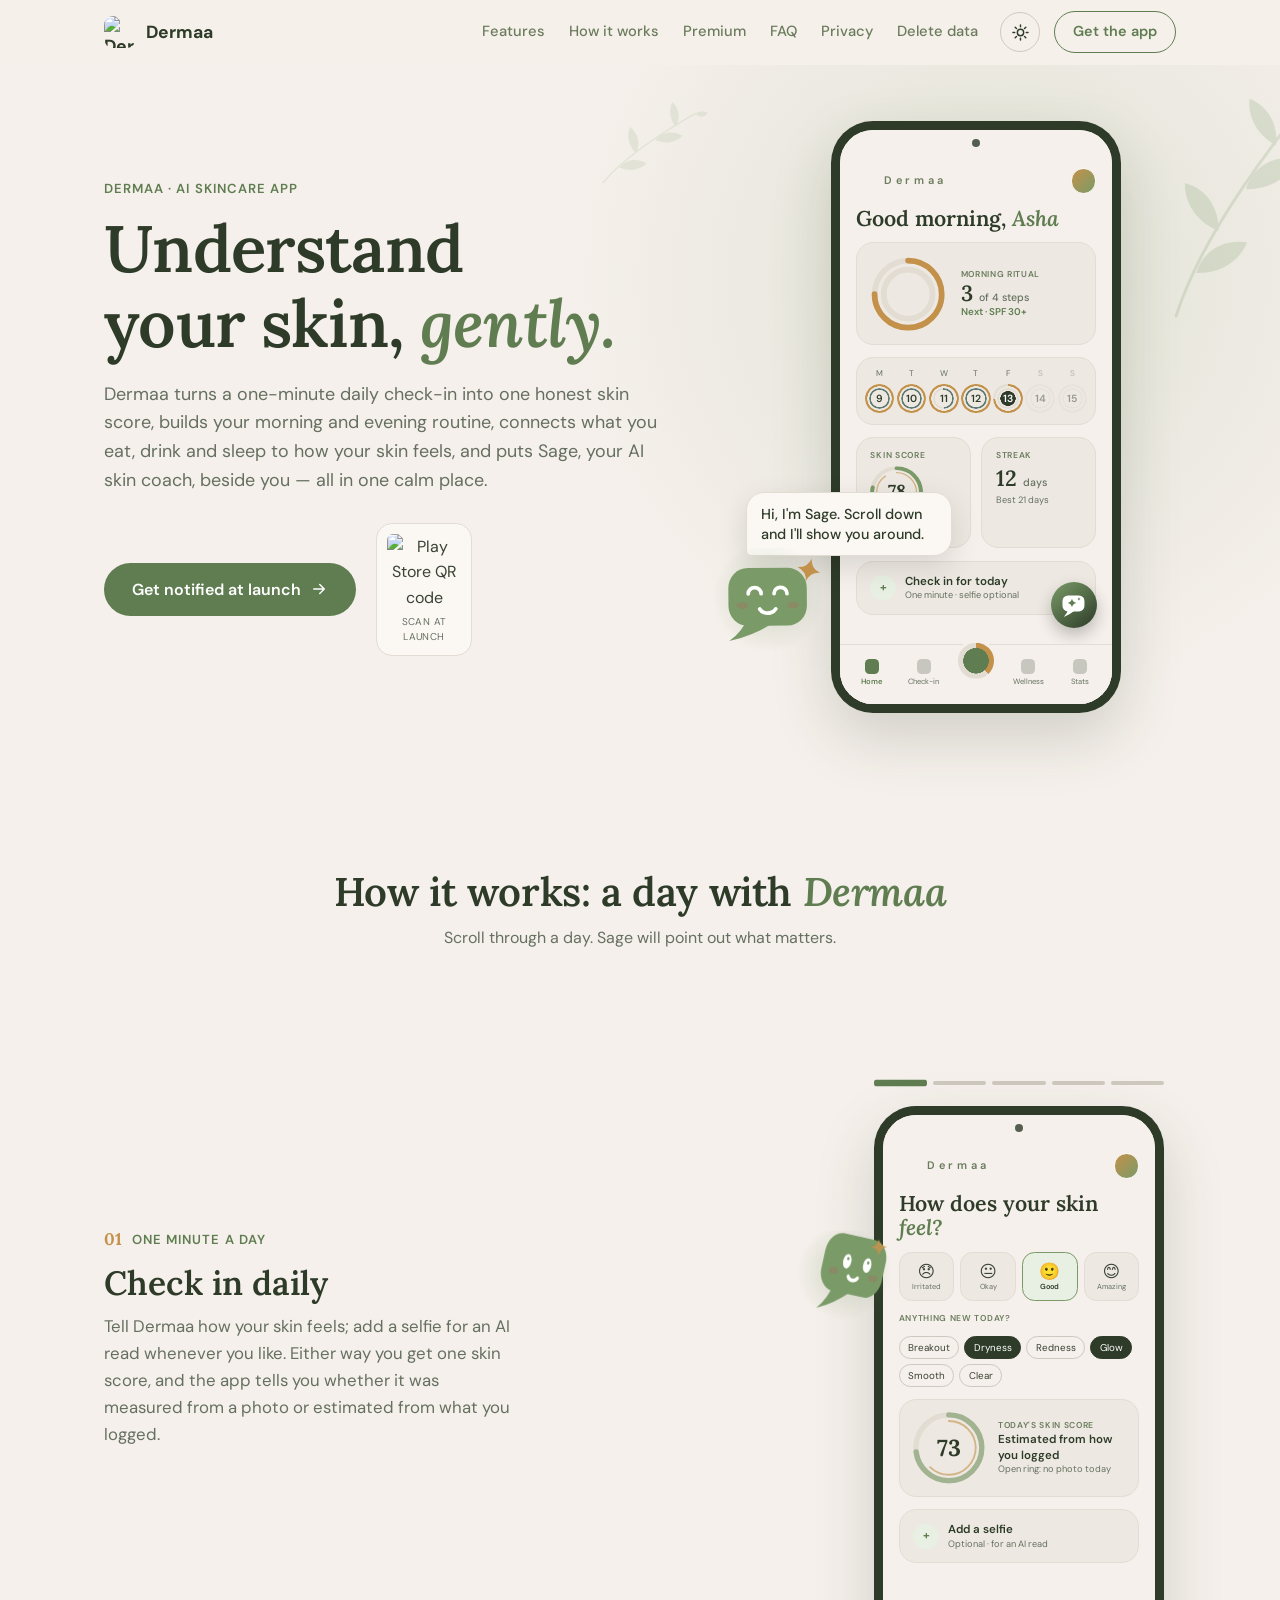
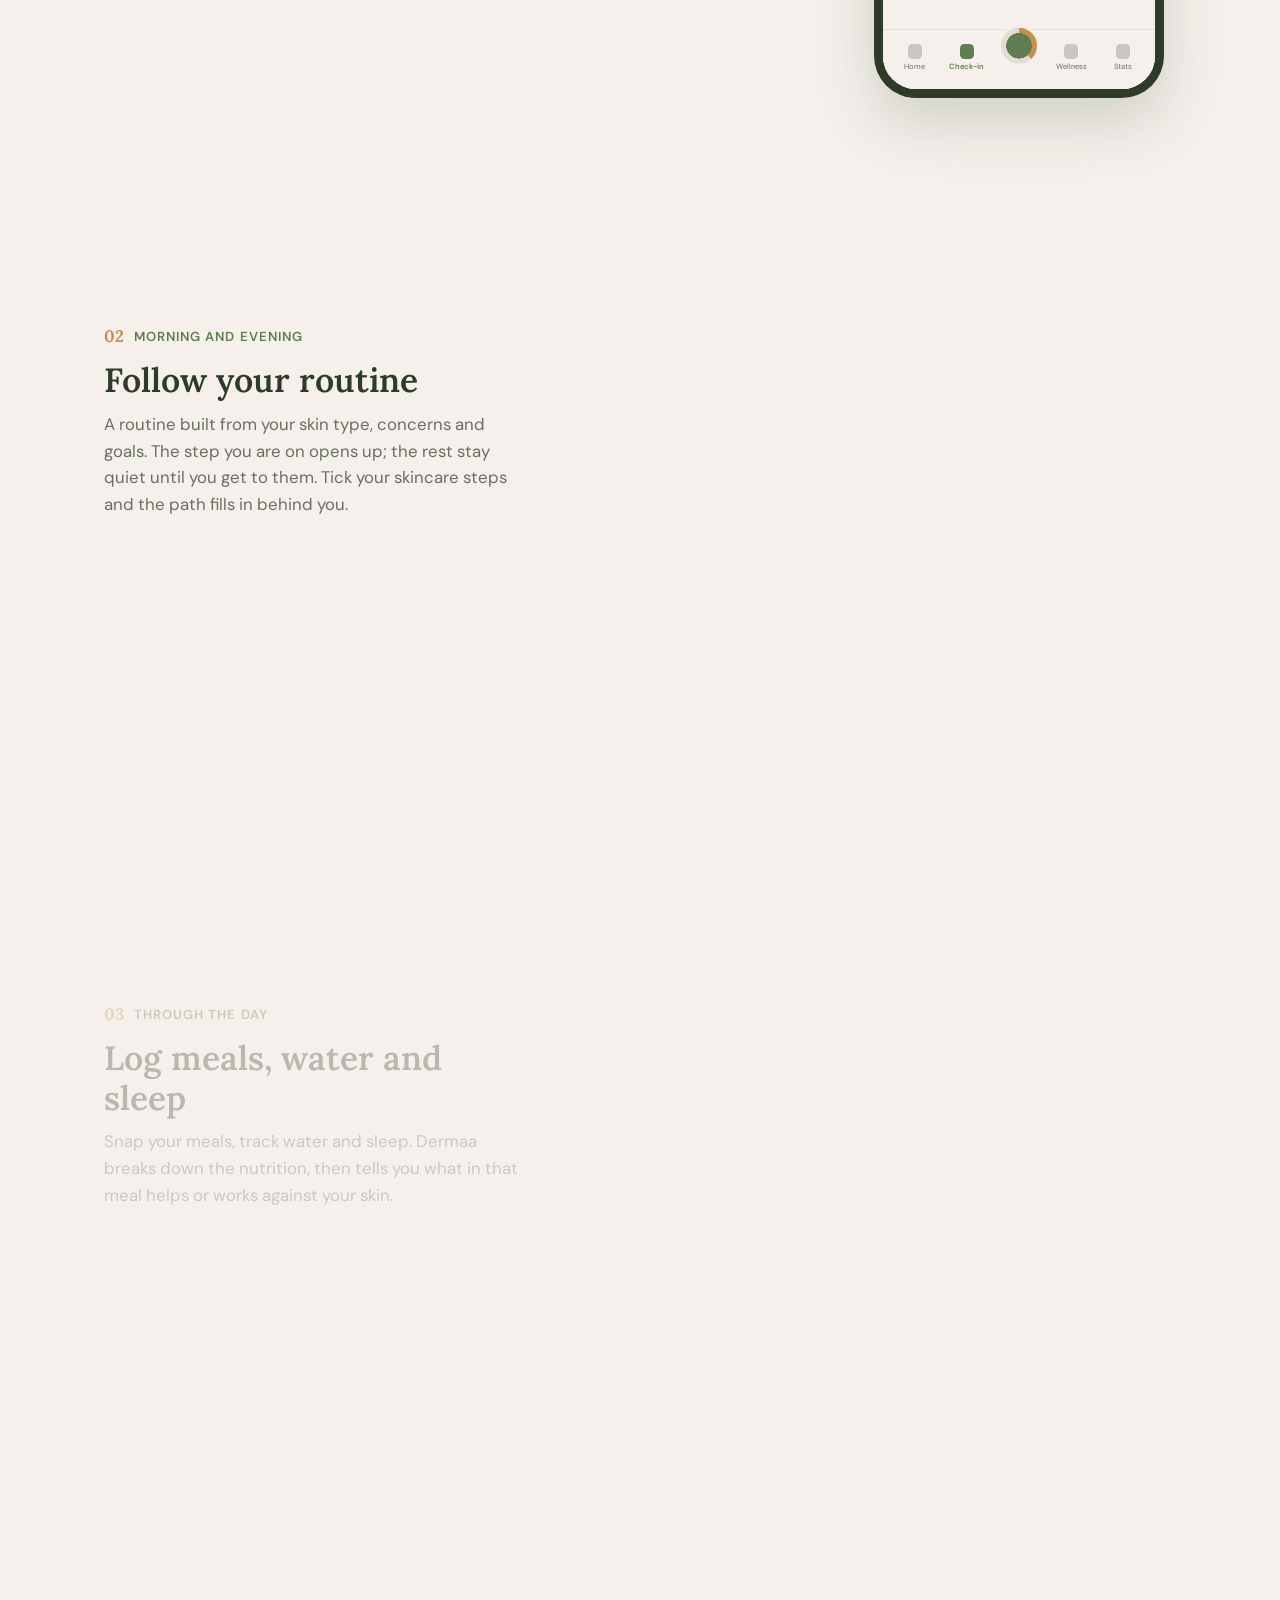
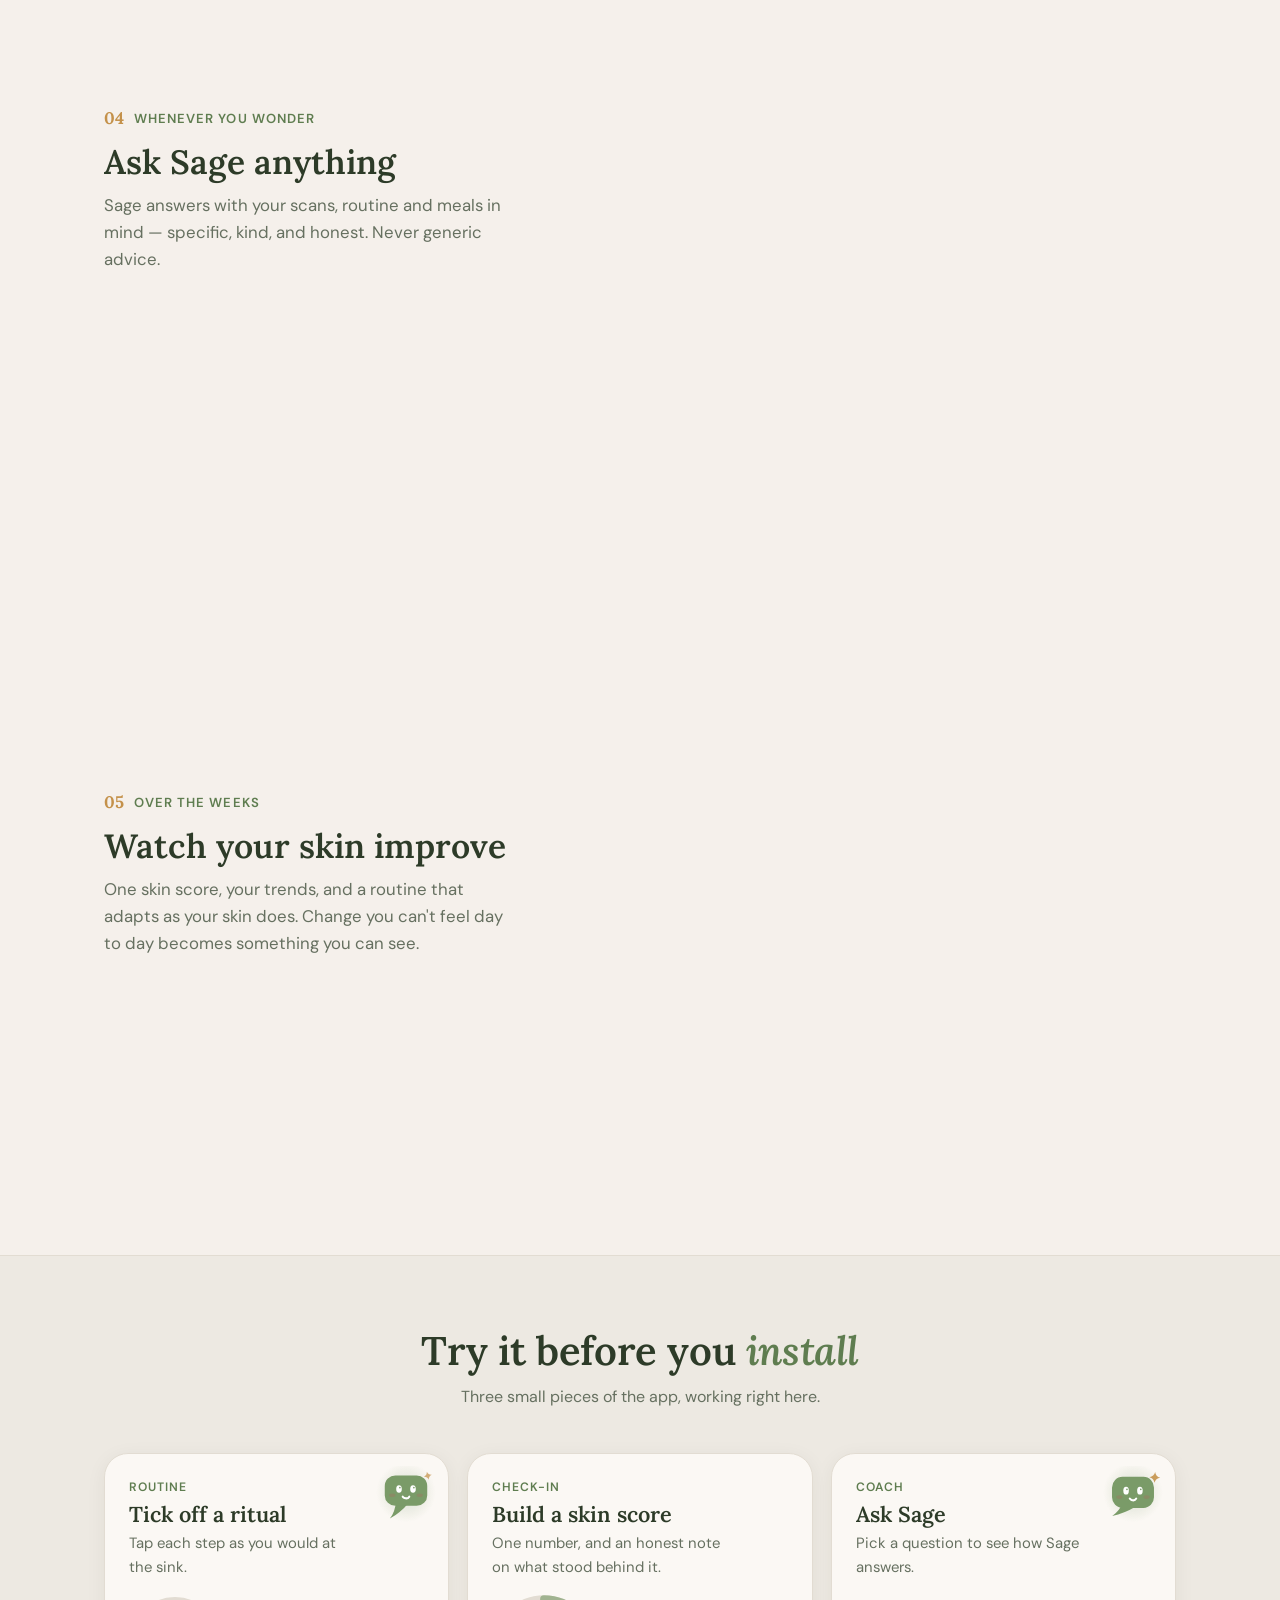
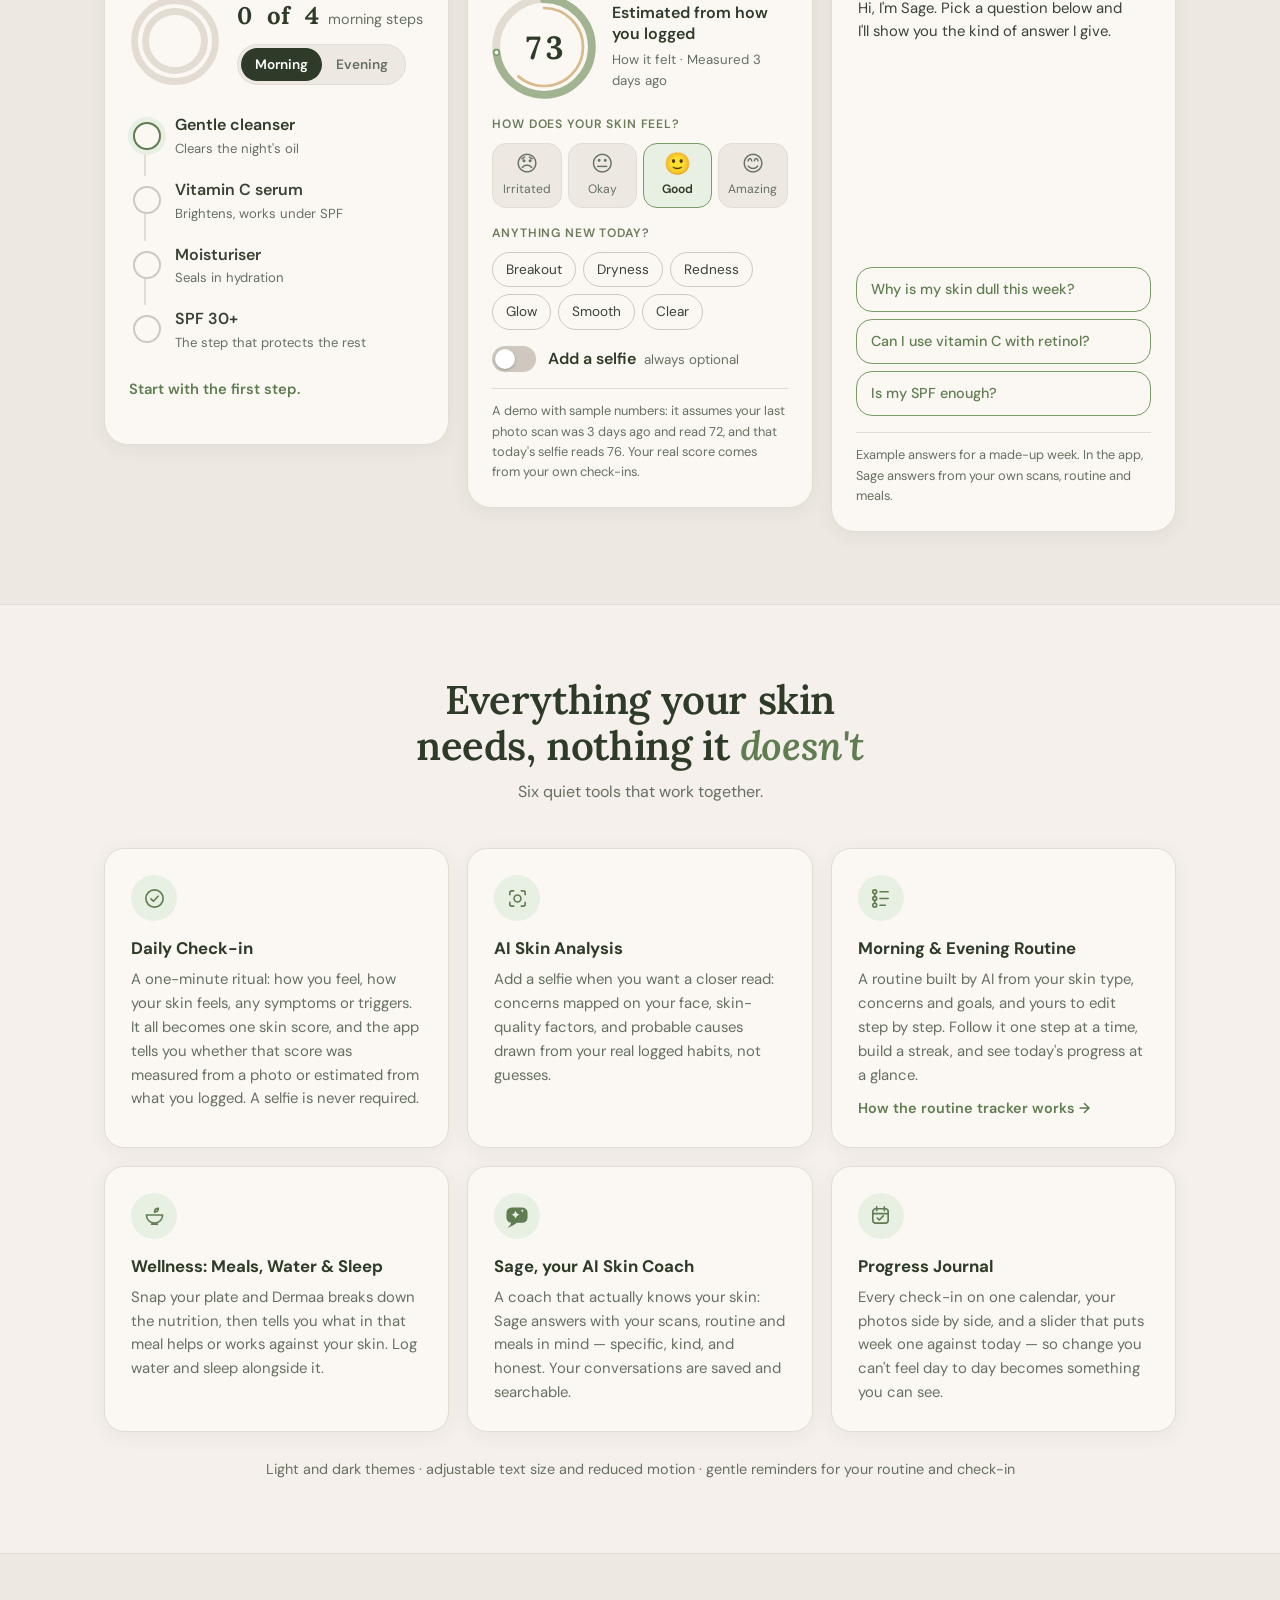
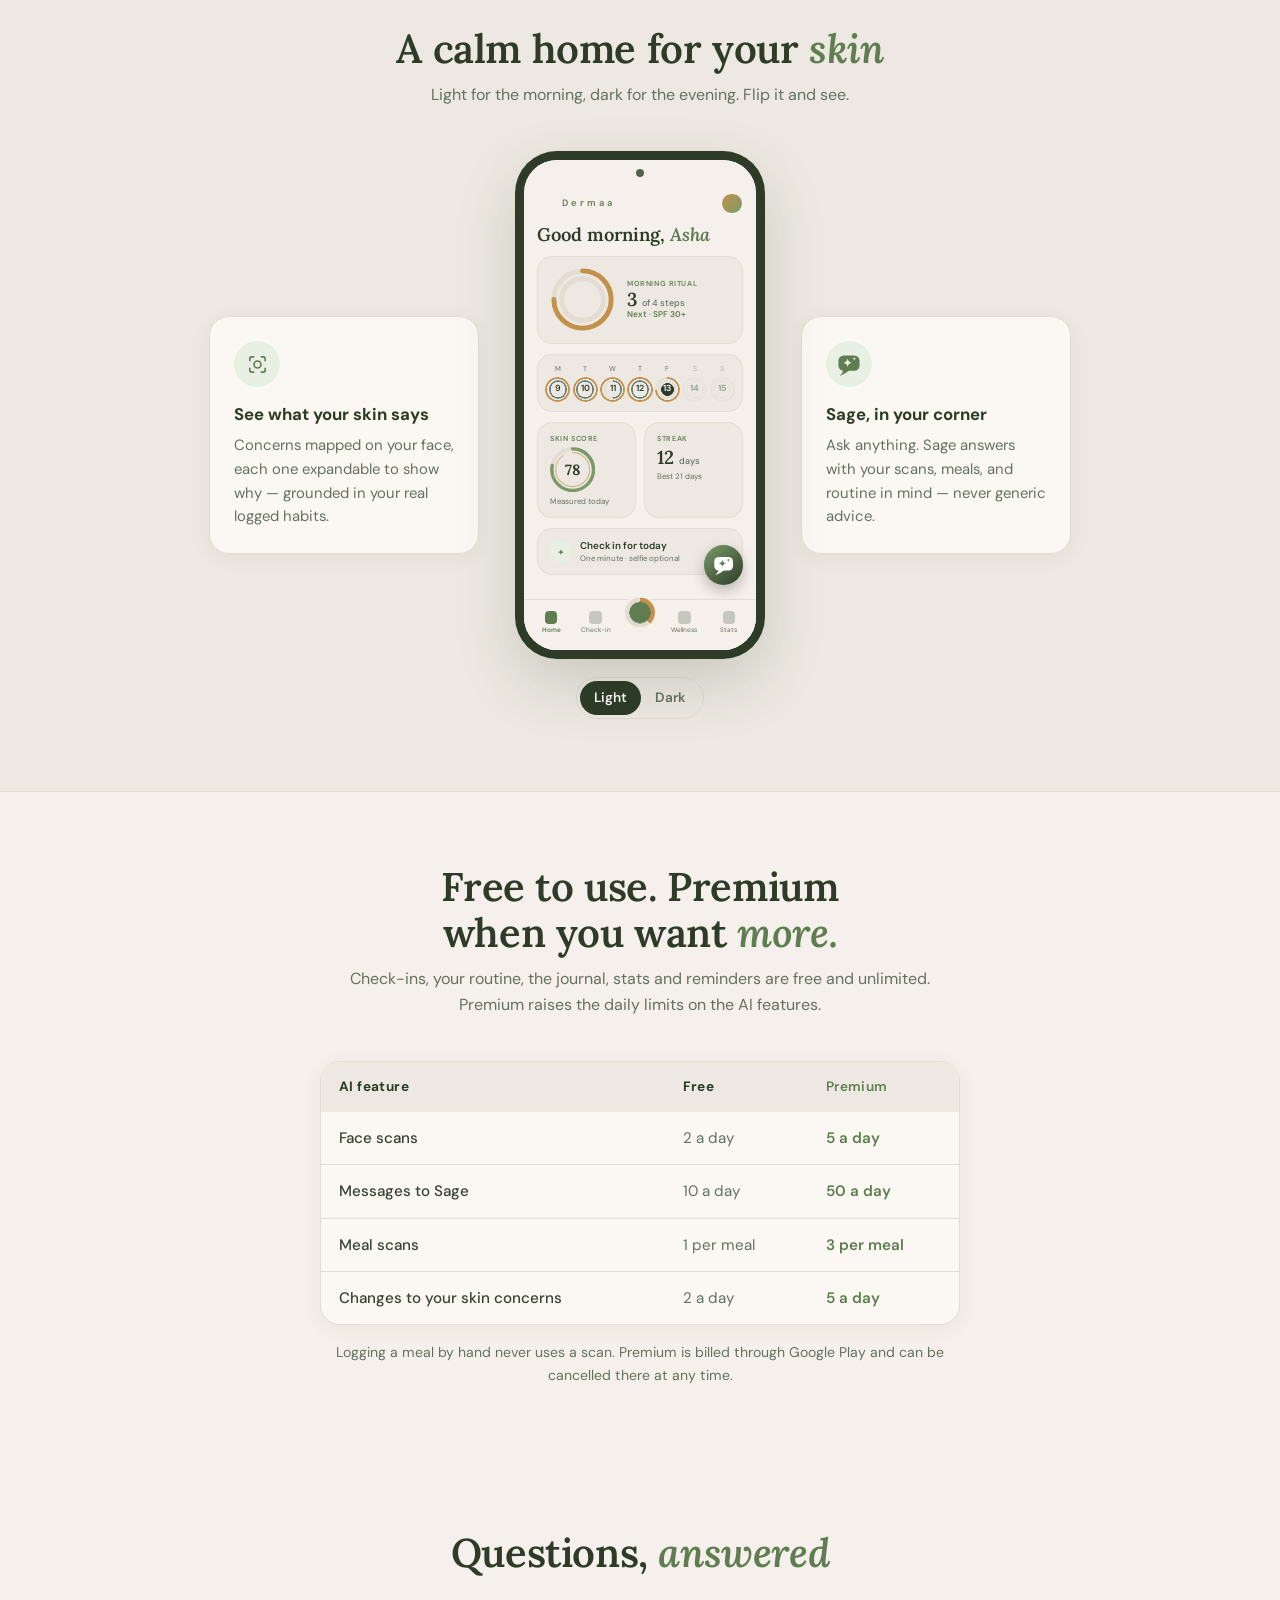
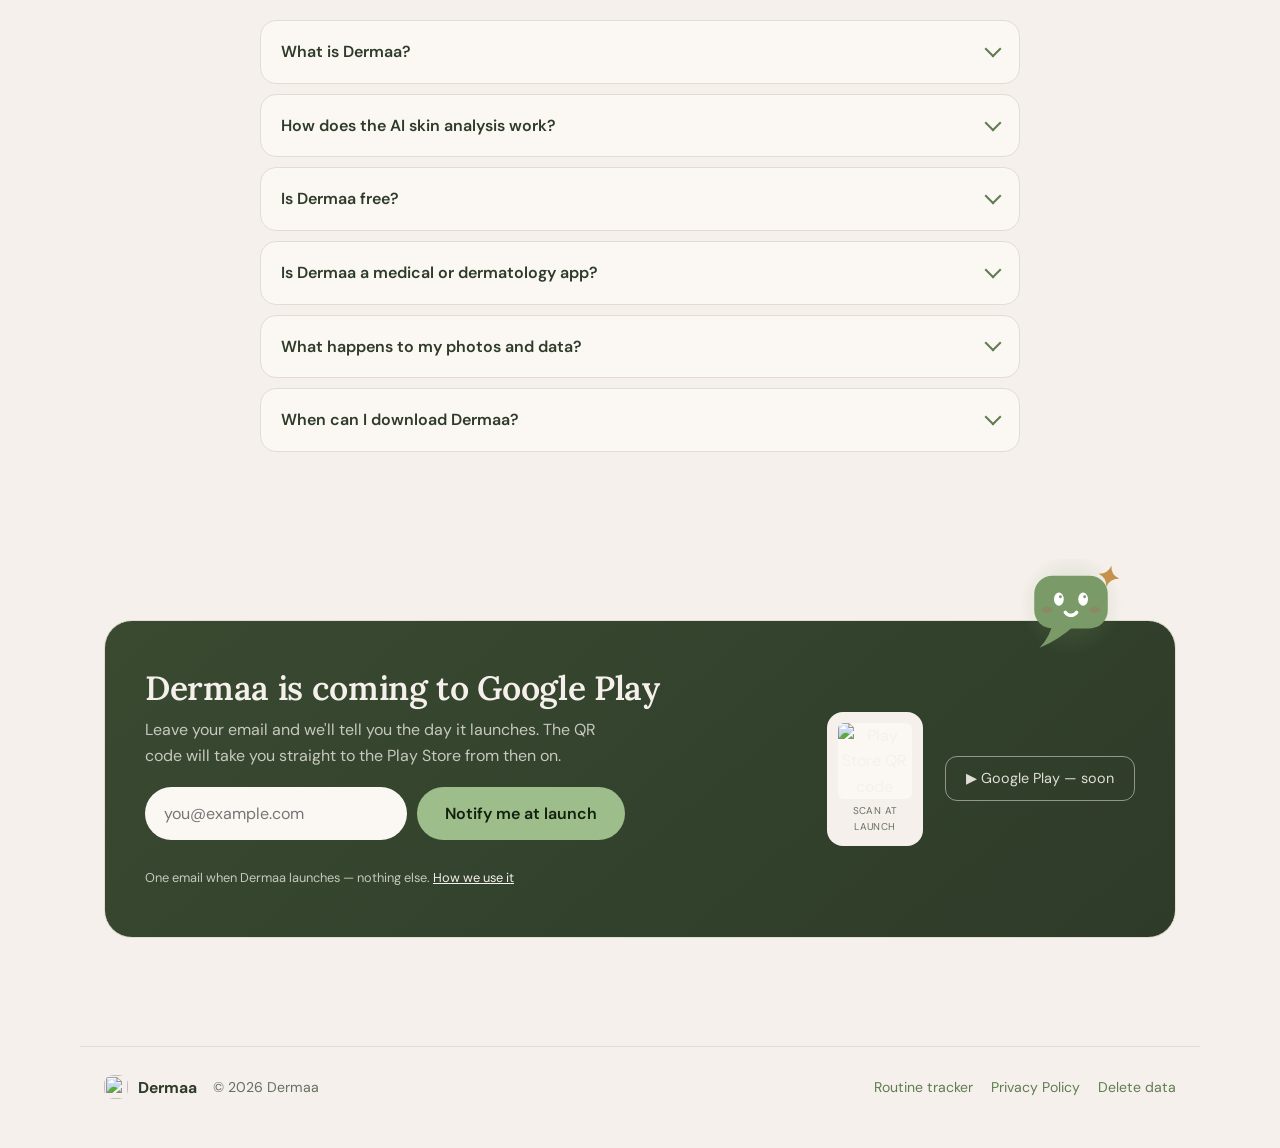
==== index.html @ 4b812422 "Redesign the site: Sage-guided tour, live app mockups, try-it demos, dark theme The homepage now beh" ====
<!DOCTYPE html>
<html lang="en">
<head>
  <meta charset="UTF-8" />
  <meta name="viewport" content="width=device-width, initial-scale=1.0" />
  <title>Dermaa: AI Skin Analysis &amp; Skincare Routine Tracker</title>
  <meta name="description" content="Dermaa is an AI skincare app: a daily skin check-in with one skin score, AI skin analysis from a selfie, your morning and evening routine, and Sage, an AI skin coach." />
  <meta property="og:site_name" content="Dermaa" />
  <meta property="og:title" content="Dermaa: AI Skin Analysis &amp; Skincare Routine Tracker" />
  <meta property="og:description" content="A daily skin check-in, AI skin analysis, your morning and evening routine, wellness tracking and Sage, your AI skin coach — in one calm app." />
  <meta property="og:type" content="website" />
  <meta property="og:url" content="https://dermaa.app/" />
  <meta property="og:image" content="https://dermaa.app/assets/shot_dashboard.png" />
  <link rel="canonical" href="https://dermaa.app/" />
  <meta name="twitter:card" content="summary_large_image" />
  <meta name="color-scheme" content="light dark" />
  <meta name="theme-color" content="#F5F0EB" />
  <!-- Sets the theme before first paint (no flash). Kept inline on purpose. -->
  <script>
  (function(){var d=document.documentElement,t=null;try{t=localStorage.getItem('dermaa_theme')}catch(e){}
  if(t!=='light'&&t!=='dark')t=window.matchMedia&&matchMedia('(prefers-color-scheme: dark)').matches?'dark':'light';
  d.setAttribute('data-theme',t);d.className+=' js';
  if((window.matchMedia&&matchMedia('(prefers-reduced-motion: reduce)').matches)||/[?&]motion=off/.test(location.search))d.className+=' reduce';
  setTimeout(function(){if(!window.__dermaaReady)d.className=d.className.replace(' js','')},4000);})();
  </script>
  <link rel="icon" type="image/png" sizes="48x48" href="assets/favicon-48.png" />
  <link rel="icon" type="image/png" sizes="192x192" href="assets/icon-192.png" />
  <link rel="apple-touch-icon" href="assets/apple-touch-icon.png" />
  <script type="application/ld+json">
  {
    "@context": "https://schema.org",
    "@graph": [
      {
        "@type": "WebSite",
        "@id": "https://dermaa.app/#website",
        "name": "Dermaa",
        "alternateName": ["Dermaa app", "Dermaa skincare"],
        "url": "https://dermaa.app/"
      },
      {
        "@type": "Organization",
        "@id": "https://dermaa.app/#org",
        "name": "Dermaa",
        "url": "https://dermaa.app/",
        "logo": "https://dermaa.app/assets/app_icon.png",
        "email": "reckad007@gmail.com"
      },
      {
        "@type": "MobileApplication",
        "name": "Dermaa",
        "url": "https://dermaa.app/",
        "operatingSystem": "Android",
        "applicationCategory": "HealthApplication",
        "description": "AI skincare app: a daily skin check-in with one skin score, AI skin analysis from a selfie, a morning and evening skincare routine, meal, water and sleep tracking, and Sage, an AI skin coach.",
        "image": "https://dermaa.app/assets/shot_dashboard.png",
        "publisher": { "@id": "https://dermaa.app/#org" },
        "offers": { "@type": "Offer", "price": "0", "priceCurrency": "INR" }
      }
    ]
  }
  </script>
  <link rel="preconnect" href="https://fonts.googleapis.com" />
  <link rel="preconnect" href="https://fonts.gstatic.com" crossorigin />
  <link href="https://fonts.googleapis.com/css2?family=DM+Sans:wght@400;500;600;700&family=Lora:ital,wght@0,500;0,600;0,700;1,500;1,600&display=swap" rel="stylesheet" />
  <link rel="stylesheet" href="styles.css?v=8" />
  <link rel="stylesheet" href="assets/home.css?v=1" />
</head>
<body>

  <!-- Shared drawings: Sage's mark (same geometry as the app's CoachMark) and a leaf sprig. -->
  <svg width="0" height="0" style="position:absolute" aria-hidden="true" focusable="false">
    <symbol id="sage-mark" viewBox="0 0 100 100">
      <rect x="6" y="6" width="88" height="64" rx="22" />
      <path d="M30 58Q24 80 11 92Q35 83 55 66Z" />
      <path class="spark" d="M44 18.5Q46.8 33.2 61.5 36Q46.8 38.8 44 53.5Q41.2 38.8 26.5 36Q41.2 33.2 44 18.5Z" />
      <path class="spark" d="M72 13.2Q73.1 18.9 78.8 20Q73.1 21.1 72 26.8Q70.9 21.1 65.2 20Q70.9 18.9 72 13.2Z" />
    </symbol>
    <symbol id="sprig" viewBox="0 0 120 200">
      <path d="M22 196C30 150 52 96 100 14" fill="none" stroke="currentColor" stroke-width="2.4" stroke-linecap="round" />
      <path d="M33 160C52 158 66 146 70 130C50 130 36 142 33 160Z" />
      <path d="M46 124C28 120 16 106 14 90C32 92 44 106 46 124Z" />
      <path d="M63 88C82 86 96 74 100 58C80 58 66 70 63 88Z" />
      <path d="M82 50C66 44 56 30 56 16C72 20 82 34 82 50Z" />
      <path d="M100 14C104 6 112 2 118 2C118 10 112 16 100 14Z" />
    </symbol>
  </svg>

  <header class="nav">
    <div class="wrap nav-inner">
      <a class="brand" href="#"><img src="assets/app_icon.png" alt="Dermaa logo" />Dermaa</a>
      <nav class="nav-links" id="nav-links">
        <a href="#features">Features</a>
        <a href="#how">How it works</a>
        <a href="#premium">Premium</a>
        <a href="#faq">FAQ</a>
        <a href="privacy.html">Privacy</a>
        <a href="delete-account.html">Delete data</a>
      </nav>
      <button class="icon-btn theme-toggle" type="button" data-theme-toggle data-track="theme_toggle" aria-label="Switch to dark theme">
        <svg class="sun" viewBox="0 0 24 24" fill="none" stroke="currentColor" stroke-width="1.8" stroke-linecap="round" aria-hidden="true"><circle cx="12" cy="12" r="4" /><path d="M12 2.5v2.2M12 19.3v2.2M2.5 12h2.2M19.3 12h2.2M5.3 5.3l1.6 1.6M17.1 17.1l1.6 1.6M5.3 18.7l1.6-1.6M17.1 6.9l1.6-1.6" /></svg>
        <svg class="moon" viewBox="0 0 24 24" fill="none" stroke="currentColor" stroke-width="1.8" stroke-linecap="round" stroke-linejoin="round" aria-hidden="true"><path d="M20 14.5A8 8 0 1 1 9.5 4a6.4 6.4 0 0 0 10.5 10.5z" /></svg>
      </button>
      <a class="btn-outline" href="#download" data-track="nav_get_app">Get the app</a>
      <button class="icon-btn nav-menu" type="button" aria-label="Menu" aria-expanded="false" aria-controls="nav-links">
        <svg viewBox="0 0 24 24" fill="none" stroke="currentColor" stroke-width="1.8" stroke-linecap="round" aria-hidden="true"><path d="M4 7h16M4 12h16M4 17h16" /></svg>
      </button>
    </div>
  </header>

  <main>
    <!-- ───────────── Hero ───────────── -->
    <section class="hero">
      <div class="hero-leaves" aria-hidden="true">
        <svg class="leaf leaf-a"><use href="#sprig" /></svg>
        <svg class="leaf leaf-b"><use href="#sprig" /></svg>
        <svg class="leaf leaf-c"><use href="#sprig" /></svg>
      </div>
      <div class="wrap hero-grid">
        <div class="hero-copy">
          <p class="eyebrow" data-reveal>Dermaa · AI skincare app</p>
          <h1 data-reveal style="--i:1">Understand your skin, <em>gently.</em></h1>
          <p class="lead" data-reveal style="--i:2">
            Dermaa turns a one-minute daily check-in into one honest skin
            score, builds your morning and evening routine, connects what you
            eat, drink and sleep to how your skin feels, and puts Sage, your AI
            skin coach, beside you — all in one calm place.
          </p>
          <div class="hero-cta" data-reveal style="--i:3">
            <a class="btn" href="#download" data-track="hero_cta">Get notified at launch
              <svg viewBox="0 0 24 24" fill="none" stroke="currentColor" stroke-width="2" stroke-linecap="round" stroke-linejoin="round" aria-hidden="true"><path d="M5 12h14M13 6l6 6-6 6" /></svg>
            </a>
            <div class="qr-card" title="Play Store QR — added at launch">
              <!-- Placeholder — swap for the real Play Store QR at launch -->
              <img id="playstore-qr" src="assets/qr_placeholder.svg" alt="Play Store QR code placeholder" />
              <span>SCAN AT LAUNCH</span>
            </div>
          </div>
        </div>

        <div class="hero-stage">
          <div class="phone-float">
            <div class="phone" data-live aria-hidden="true">
              <div class="phone-screen">
                <!-- Home -->
                <div class="screen is-active" data-screen="home">
                  <div class="m-top"><span class="m-logo"></span><span class="m-word">Dermaa</span><span class="m-avatar"></span></div>
                  <p class="m-h">Good morning, <em>Asha</em></p>
                  <div class="m-card m-ritual">
                    <svg class="arcs" viewBox="0 0 100 100" style="--am:75;--pm:0"><circle class="t" cx="50" cy="50" r="44" /><circle class="t" cx="50" cy="50" r="32" /><circle class="a am" cx="50" cy="50" r="44" pathLength="100" /><circle class="a pm" cx="50" cy="50" r="32" pathLength="100" /></svg>
                    <div>
                      <p class="m-label">Morning ritual</p>
                      <p class="m-big">3 <span>of 4 steps</span></p>
                      <p class="m-next">Next · SPF 30+</p>
                    </div>
                  </div>
                  <div class="m-card m-week">
                    <span><i>M</i><b class="day" style="--am:100;--pm:100">9</b></span>
                    <span><i>T</i><b class="day" style="--am:100;--pm:100">10</b></span>
                    <span><i>W</i><b class="day" style="--am:100;--pm:50">11</b></span>
                    <span><i>T</i><b class="day" style="--am:100;--pm:100">12</b></span>
                    <span><i>F</i><b class="day sel" style="--am:75;--pm:0">13</b></span>
                    <span class="later"><i>S</i><b class="day" style="--am:0;--pm:0">14</b></span>
                    <span class="later"><i>S</i><b class="day" style="--am:0;--pm:0">15</b></span>
                  </div>
                  <div class="m-two">
                    <div class="m-card m-tile">
                      <p class="m-label">Skin score</p>
                      <div class="m-dial"><svg class="dial" viewBox="0 0 100 100" style="--v:78;--c:90"><circle class="t" cx="50" cy="50" r="46" /><circle class="p" cx="50" cy="50" r="46" pathLength="100" /><circle class="c" cx="50" cy="50" r="37.5" pathLength="100" /></svg><b>78</b></div>
                      <p class="m-cap">Measured today</p>
                    </div>
                    <div class="m-card m-tile">
                      <p class="m-label">Streak</p>
                      <p class="m-big m-streak">12 <span>days</span></p>
                      <p class="m-cap">Best 21 days</p>
                    </div>
                  </div>
                  <div class="m-card m-row"><span class="m-plus">+</span><div><p class="m-strong">Check in for today</p><p class="m-cap">One minute · selfie optional</p></div></div>
                  <span class="m-fab"><svg viewBox="0 0 100 100"><use href="#sage-mark" /></svg></span>
                  <div class="m-nav"><span class="on"><i></i>Home</span><span><i></i>Check-in</span><span class="m-node"><b style="--v:38"></b></span><span><i></i>Wellness</span><span><i></i>Stats</span></div>
                </div>
              </div>
            </div>
          </div>
          <div class="sage-spot" aria-hidden="true">
            <p class="sage-bubble">Hi, I'm Sage. Scroll down and I'll show you around.</p>
            <canvas data-sage data-size="112" data-pose="wave" data-follow id="hero-sage"></canvas>
          </div>
        </div>
      </div>
    </section>

    <!-- ───────────── A day with Dermaa (How it works) ───────────── -->
    <section id="how" class="tour">
      <div class="wrap">
        <div class="section-head" data-reveal>
          <h2>How it works: a day with <em>Dermaa</em></h2>
          <p>Scroll through a day. Sage will point out what matters.</p>
        </div>
        <div class="tour-grid">
          <div class="tour-stage">
            <div class="tour-bars">
              <button type="button" data-goto="0" data-track="tour_bar" aria-label="Go to: Check in daily"><i></i></button>
              <button type="button" data-goto="1" data-track="tour_bar" aria-label="Go to: Follow your routine"><i></i></button>
              <button type="button" data-goto="2" data-track="tour_bar" aria-label="Go to: Log meals, water and sleep"><i></i></button>
              <button type="button" data-goto="3" data-track="tour_bar" aria-label="Go to: Ask Sage anything"><i></i></button>
              <button type="button" data-goto="4" data-track="tour_bar" aria-label="Go to: Watch your skin improve"><i></i></button>
            </div>
            <div class="tour-phone" aria-hidden="true">
              <div class="phone" data-live>
                <div class="phone-screen">

                  <!-- Check-in -->
                  <div class="screen is-active" data-screen="checkin">
                    <div class="m-top"><span class="m-logo"></span><span class="m-word">Dermaa</span><span class="m-avatar"></span></div>
                    <p class="m-h">How does your skin <em>feel?</em></p>
                    <div class="m-moods"><span>😞<small>Irritated</small></span><span>😐<small>Okay</small></span><span class="on">🙂<small>Good</small></span><span>😊<small>Amazing</small></span></div>
                    <p class="m-label">Anything new today?</p>
                    <div class="m-chips"><span>Breakout</span><span class="on">Dryness</span><span>Redness</span><span class="on">Glow</span><span>Smooth</span><span>Clear</span></div>
                    <div class="m-card m-scorecard">
                      <div class="m-dial lg"><svg class="dial est" viewBox="0 0 100 100" style="--v:73;--c:62"><circle class="t" cx="50" cy="50" r="46" /><circle class="p" cx="50" cy="50" r="46" pathLength="100" /><circle class="c" cx="50" cy="50" r="37.5" pathLength="100" /></svg><b>73</b></div>
                      <div>
                        <p class="m-label">Today's skin score</p>
                        <p class="m-strong">Estimated from how you logged</p>
                        <p class="m-cap">Open ring: no photo today</p>
                      </div>
                    </div>
                    <div class="m-card m-row"><span class="m-plus">+</span><div><p class="m-strong">Add a selfie</p><p class="m-cap">Optional · for an AI read</p></div></div>
                    <div class="m-nav"><span><i></i>Home</span><span class="on"><i></i>Check-in</span><span class="m-node"><b style="--v:38"></b></span><span><i></i>Wellness</span><span><i></i>Stats</span></div>
                  </div>

                  <!-- Routine -->
                  <div class="screen" data-screen="routine">
                    <div class="m-top"><span class="m-logo"></span><span class="m-word">Dermaa</span><span class="m-avatar"></span></div>
                    <p class="m-h">Your morning <em>ritual</em></p>
                    <div class="m-card m-week">
                      <span><i>M</i><b class="day" style="--am:100;--pm:100">9</b></span>
                      <span><i>T</i><b class="day" style="--am:100;--pm:100">10</b></span>
                      <span><i>W</i><b class="day" style="--am:100;--pm:50">11</b></span>
                      <span><i>T</i><b class="day" style="--am:100;--pm:100">12</b></span>
                      <span><i>F</i><b class="day sel" style="--am:50;--pm:0">13</b></span>
                      <span class="later"><i>S</i><b class="day" style="--am:0;--pm:0">14</b></span>
                      <span class="later"><i>S</i><b class="day" style="--am:0;--pm:0">15</b></span>
                    </div>
                    <ol class="m-path">
                      <li class="done"><b></b><span>Gentle cleanser</span></li>
                      <li class="done"><b></b><span>Vitamin C serum</span></li>
                      <li class="now"><b></b><div class="m-focus"><span>Moisturiser</span><small>Seals in hydration · 1 min</small><u>Mark done</u></div></li>
                      <li><b></b><span>SPF 30+</span></li>
                    </ol>
                    <div class="m-card m-row m-streakrow"><span class="m-plus">12</span><div><p class="m-strong">12-day streak</p><p class="m-cap">2 days to your next milestone</p></div></div>
                    <div class="m-nav"><span><i></i>Home</span><span><i></i>Check-in</span><span class="m-node on"><b style="--v:25"></b></span><span><i></i>Wellness</span><span><i></i>Stats</span></div>
                  </div>

                  <!-- Wellness -->
                  <div class="screen" data-screen="wellness">
                    <div class="m-top"><span class="m-logo"></span><span class="m-word">Dermaa</span><span class="m-avatar"></span></div>
                    <p class="m-h">Today's <em>wellness</em></p>
                    <div class="m-card m-meal">
                      <p class="m-label">Lunch · scanned</p>
                      <p class="m-strong">Dal, rice, cucumber salad</p>
                      <div class="m-chips sm"><span class="on">Zinc</span><span class="on">Fibre</span><span class="on">Vitamin C</span></div>
                      <p class="m-cap">Works for your skin: lentils and salad bring zinc and vitamin C.</p>
                    </div>
                    <div class="m-two">
                      <div class="m-card m-tile">
                        <p class="m-label">Water</p>
                        <p class="m-big">1,500 <span>ml</span></p>
                        <i class="m-bar" style="--v:60"></i>
                      </div>
                      <div class="m-card m-tile">
                        <p class="m-label">Sleep</p>
                        <p class="m-big">7<span>h</span> 20<span>m</span></p>
                        <i class="m-bar teal" style="--v:88"></i>
                      </div>
                    </div>
                    <div class="m-card m-row"><span class="m-plus">+</span><p class="m-strong">Log dinner</p></div>
                    <div class="m-nav"><span><i></i>Home</span><span><i></i>Check-in</span><span class="m-node"><b style="--v:100"></b></span><span class="on"><i></i>Wellness</span><span><i></i>Stats</span></div>
                  </div>

                  <!-- Sage -->
                  <div class="screen" data-screen="sage">
                    <div class="m-top"><span class="m-mark"><svg viewBox="0 0 100 100"><use href="#sage-mark" /></svg></span><span class="m-word">Sage</span><span class="m-avatar"></span></div>
                    <p class="m-bubble">Why is my chin breaking out?</p>
                    <div class="m-answer">
                      <p>Your scans show it flaring after short nights. You slept under 6 hours on four of the last seven.</p>
                      <p>Your evening routine was done 3 of 7 days. I'd start there before changing products.</p>
                    </div>
                    <div class="m-chips sm follow"><span>What should I change tonight?</span><span>Could it be my diet?</span></div>
                    <div class="m-input">Ask Sage…<b></b></div>
                  </div>

                  <!-- Journal -->
                  <div class="screen" data-screen="journal">
                    <div class="m-top"><span class="m-logo"></span><span class="m-word">Dermaa</span><span class="m-avatar"></span></div>
                    <p class="m-h">Your <em>journal</em></p>
                    <div class="m-card m-trend">
                      <p class="m-label">Skin score · 4 weeks</p>
                      <svg viewBox="0 0 200 70"><polyline class="trend" pathLength="100" points="6,56 34,50 62,53 90,40 118,36 146,26 174,22 194,14" /></svg>
                      <div class="m-legend"><span><i class="f"></i>Photo</span><span><i class="o"></i>Estimated</span></div>
                    </div>
                    <div class="m-card m-cal">
                      <i class="f"></i><i class="o"></i><i class="o"></i><i class="f"></i><i></i><i class="o"></i><i class="f"></i>
                      <i class="o"></i><i class="f"></i><i class="o"></i><i class="o"></i><i class="f"></i><i class="o"></i><i></i>
                      <i class="f"></i><i class="o"></i><i class="f"></i><i class="o"></i><i class="o"></i><i class="f"></i><i class="o"></i>
                      <i class="o"></i><i class="f"></i><i class="o"></i><i class="f"></i><i class="f"></i><i></i><i></i>
                    </div>
                    <div class="m-card m-compare"><span><small>Week 1</small><b>61</b></span><i></i><span><small>Today</small><b>78</b></span></div>
                    <div class="m-nav"><span><i></i>Home</span><span class="on"><i></i>Check-in</span><span class="m-node"><b style="--v:100"></b></span><span><i></i>Wellness</span><span><i></i>Stats</span></div>
                  </div>

                </div>
              </div>
              <div class="tour-sage">
                <p class="tour-bubble"><span class="typed"></span><span class="untyped"></span></p>
                <canvas data-sage data-size="96" id="tour-sage"></canvas>
              </div>
            </div>
          </div>

          <ol class="tour-chapters">
            <li class="chapter is-active" data-say="I turn how your skin feels into one honest score.">
              <span class="chapter-kicker"><b>01</b> One minute a day</span>
              <h3>Check in daily</h3>
              <p>Tell Dermaa how your skin feels; add a selfie for an AI read
              whenever you like. Either way you get one skin score, and the app
              tells you whether it was measured from a photo or estimated from
              what you logged.</p>
            </li>
            <li class="chapter" data-say="One step at a time. I'll keep your place.">
              <span class="chapter-kicker"><b>02</b> Morning and evening</span>
              <h3>Follow your routine</h3>
              <p>A routine built from your skin type, concerns and goals. The
              step you are on opens up; the rest stay quiet until you get to
              them. Tick your skincare steps and the path fills in behind you.</p>
            </li>
            <li class="chapter" data-say="What you eat, drink and sleep shows up on your skin.">
              <span class="chapter-kicker"><b>03</b> Through the day</span>
              <h3>Log meals, water and sleep</h3>
              <p>Snap your meals, track water and sleep. Dermaa breaks down the
              nutrition, then tells you what in that meal helps or works
              against your skin.</p>
            </li>
            <li class="chapter" data-say="That's me! Ask me anything about your skin.">
              <span class="chapter-kicker"><b>04</b> Whenever you wonder</span>
              <h3>Ask Sage anything</h3>
              <p>Sage answers with your scans, routine and meals in mind —
              specific, kind, and honest. Never generic advice.</p>
            </li>
            <li class="chapter" data-say="Week one against today. This is the good part.">
              <span class="chapter-kicker"><b>05</b> Over the weeks</span>
              <h3>Watch your skin improve</h3>
              <p>One skin score, your trends, and a routine that adapts as your
              skin does. Change you can't feel day to day becomes something you
              can see.</p>
            </li>
          </ol>
        </div>
      </div>
    </section>

    <!-- ───────────── Try it ───────────── -->
    <section id="try" class="try">
      <div class="wrap">
        <div class="section-head" data-reveal>
          <h2>Try it before you <em>install</em></h2>
          <p>Three small pieces of the app, working right here.</p>
        </div>
        <div class="demos">

          <!-- Routine -->
          <article class="demo" data-demo="routine" data-reveal>
            <header>
              <p class="demo-kicker">Routine</p>
              <h3>Tick off a ritual</h3>
              <p>Tap each step as you would at the sink.</p>
            </header>
            <div class="demo-top">
              <svg class="arcs demo-arcs" viewBox="0 0 100 100" style="--am:0;--pm:0" aria-hidden="true"><circle class="t" cx="50" cy="50" r="44" /><circle class="t" cx="50" cy="50" r="32" /><circle class="a am" cx="50" cy="50" r="44" pathLength="100" /><circle class="a pm" cx="50" cy="50" r="32" pathLength="100" /></svg>
              <div class="demo-side">
                <p class="demo-count"><b data-count>0 of 4</b> <span data-period-label>morning steps</span></p>
                <div class="seg" role="group" aria-label="Which ritual">
                  <button type="button" class="on" aria-pressed="true" data-period="morning" data-track="demo_routine_period">Morning</button>
                  <button type="button" aria-pressed="false" data-period="evening" data-track="demo_routine_period">Evening</button>
                </div>
              </div>
              <canvas data-sage data-size="60" class="demo-sage" aria-hidden="true"></canvas>
            </div>
            <ol class="path" data-steps="morning">
              <li><button type="button" class="step" aria-pressed="false" data-track="demo_routine_step"><span class="node"></span><span class="step-text"><b>Gentle cleanser</b><small>Clears the night's oil</small></span></button></li>
              <li><button type="button" class="step" aria-pressed="false" data-track="demo_routine_step"><span class="node"></span><span class="step-text"><b>Vitamin C serum</b><small>Brightens, works under SPF</small></span></button></li>
              <li><button type="button" class="step" aria-pressed="false" data-track="demo_routine_step"><span class="node"></span><span class="step-text"><b>Moisturiser</b><small>Seals in hydration</small></span></button></li>
              <li><button type="button" class="step" aria-pressed="false" data-track="demo_routine_step"><span class="node"></span><span class="step-text"><b>SPF 30+</b><small>The step that protects the rest</small></span></button></li>
            </ol>
            <ol class="path" data-steps="evening" hidden>
              <li><button type="button" class="step" aria-pressed="false" data-track="demo_routine_step"><span class="node"></span><span class="step-text"><b>Oil cleanser</b><small>Lifts sunscreen and the day</small></span></button></li>
              <li><button type="button" class="step" aria-pressed="false" data-track="demo_routine_step"><span class="node"></span><span class="step-text"><b>Gentle cleanser</b><small>The second cleanse</small></span></button></li>
              <li><button type="button" class="step" aria-pressed="false" data-track="demo_routine_step"><span class="node"></span><span class="step-text"><b>Retinoid</b><small>Twice a week, building up</small></span></button></li>
              <li><button type="button" class="step" aria-pressed="false" data-track="demo_routine_step"><span class="node"></span><span class="step-text"><b>Night cream</b><small>Repairs while you sleep</small></span></button></li>
            </ol>
            <p class="demo-msg" data-msg role="status" aria-live="polite">Start with the first step.</p>
          </article>

          <!-- Skin score -->
          <article class="demo" data-demo="score" data-reveal style="--i:1">
            <header>
              <p class="demo-kicker">Check-in</p>
              <h3>Build a skin score</h3>
              <p>One number, and an honest note on what stood behind it.</p>
            </header>
            <div class="demo-top">
              <div class="dial-wrap">
                <svg class="dial demo-dial est" viewBox="0 0 100 100" style="--v:73;--c:61" aria-hidden="true"><circle class="t" cx="50" cy="50" r="46" /><circle class="p" cx="50" cy="50" r="46" pathLength="100" /><circle class="c" cx="50" cy="50" r="37.5" pathLength="100" /><circle class="cap" cx="44.2" cy="4.4" r="2.6" /></svg>
                <b class="dial-num" data-score>73</b>
              </div>
              <div class="demo-side" role="status" aria-live="polite">
                <p class="dial-basis" data-basis>Estimated from how you logged</p>
                <p class="dial-inputs" data-inputs>How it felt · Measured 3 days ago</p>
              </div>
            </div>
            <div class="field">
              <p class="field-label" id="mood-label">How does your skin feel?</p>
              <div class="moods" role="group" aria-labelledby="mood-label">
                <button type="button" aria-pressed="false" data-mood="irritated" data-track="demo_score_mood"><span aria-hidden="true">😞</span>Irritated</button>
                <button type="button" aria-pressed="false" data-mood="okay" data-track="demo_score_mood"><span aria-hidden="true">😐</span>Okay</button>
                <button type="button" aria-pressed="true" class="on" data-mood="good" data-track="demo_score_mood"><span aria-hidden="true">🙂</span>Good</button>
                <button type="button" aria-pressed="false" data-mood="amazing" data-track="demo_score_mood"><span aria-hidden="true">😊</span>Amazing</button>
              </div>
            </div>
            <div class="field">
              <p class="field-label" id="symptom-label">Anything new today?</p>
              <div class="chips" role="group" aria-labelledby="symptom-label">
                <button type="button" aria-pressed="false" data-symptom="Breakout" data-track="demo_score_symptom">Breakout</button>
                <button type="button" aria-pressed="false" data-symptom="Dryness" data-track="demo_score_symptom">Dryness</button>
                <button type="button" aria-pressed="false" data-symptom="Redness" data-track="demo_score_symptom">Redness</button>
                <button type="button" aria-pressed="false" data-symptom="Glow" data-track="demo_score_symptom">Glow</button>
                <button type="button" aria-pressed="false" data-symptom="Smooth" data-track="demo_score_symptom">Smooth</button>
                <button type="button" aria-pressed="false" data-symptom="Clear" data-track="demo_score_symptom">Clear</button>
              </div>
            </div>
            <label class="switch">
              <input type="checkbox" data-selfie data-track="demo_score_selfie" />
              <span class="switch-track" aria-hidden="true"></span>
              <span>Add a selfie <small>always optional</small></span>
            </label>
            <p class="demo-note">A demo with sample numbers: it assumes your last
            photo scan was 3 days ago and read 72, and that today's selfie reads
            76. Your real score comes from your own check-ins.</p>
          </article>

          <!-- Ask Sage -->
          <article class="demo" data-demo="ask" data-reveal style="--i:2">
            <header>
              <p class="demo-kicker">Coach</p>
              <h3>Ask Sage</h3>
              <p>Pick a question to see how Sage answers.</p>
            </header>
            <div class="chat">
              <div class="chat-log" data-log role="log" aria-live="polite">
                <div class="msg sage"><p>Hi, I'm Sage. Pick a question below and I'll show you the kind of answer I give.</p></div>
              </div>
              <canvas data-sage data-size="60" class="demo-sage" aria-hidden="true"></canvas>
            </div>
            <div class="chat-qs">
              <button type="button" data-q="0" data-track="demo_ask_question">Why is my skin dull this week?</button>
              <button type="button" data-q="1" data-track="demo_ask_question">Can I use vitamin C with retinol?</button>
              <button type="button" data-q="2" data-track="demo_ask_question">Is my SPF enough?</button>
            </div>
            <p class="demo-note">Example answers for a made-up week. In the app,
            Sage answers from your own scans, routine and meals.</p>
          </article>

        </div>
      </div>
    </section>

    <!-- ───────────── Features ───────────── -->
    <section id="features">
      <div class="wrap">
        <div class="section-head" data-reveal>
          <h2>Everything your skin needs, nothing it <em>doesn't</em></h2>
          <p>Six quiet tools that work together.</p>
        </div>
        <div class="features">
          <div class="feature" data-reveal>
            <div class="chip"><svg viewBox="0 0 24 24" fill="none" stroke="currentColor" stroke-width="1.7" stroke-linecap="round" stroke-linejoin="round" aria-hidden="true"><circle cx="12" cy="12" r="9" /><path d="M8.3 12.4l2.5 2.5 4.9-5.3" /></svg></div>
            <h3>Daily Check-in</h3>
            <p>A one-minute ritual: how you feel, how your skin feels, any
            symptoms or triggers. It all becomes one skin score, and the app
            tells you whether that score was measured from a photo or estimated
            from what you logged. A selfie is never required.</p>
          </div>
          <div class="feature" data-reveal style="--i:1">
            <div class="chip"><svg viewBox="0 0 24 24" fill="none" stroke="currentColor" stroke-width="1.7" stroke-linecap="round" stroke-linejoin="round" aria-hidden="true"><path d="M4 8V6a2 2 0 0 1 2-2h2M16 4h2a2 2 0 0 1 2 2v2M20 16v2a2 2 0 0 1-2 2h-2M8 20H6a2 2 0 0 1-2-2v-2" /><circle cx="12" cy="12" r="3.6" /></svg></div>
            <h3>AI Skin Analysis</h3>
            <p>Add a selfie when you want a closer read: concerns mapped on your
            face, skin-quality factors, and probable causes drawn from your real
            logged habits, not guesses.</p>
          </div>
          <div class="feature" data-reveal style="--i:2">
            <div class="chip"><svg viewBox="0 0 24 24" fill="none" stroke="currentColor" stroke-width="1.7" stroke-linecap="round" stroke-linejoin="round" aria-hidden="true"><circle cx="6" cy="5" r="2" /><circle cx="6" cy="12" r="2" /><circle cx="6" cy="19" r="2" /><path d="M6 7v3M6 14v3M11.5 5H20M11.5 12H20M11.5 19h5.5" /></svg></div>
            <h3>Morning &amp; Evening Routine</h3>
            <p>A routine built by AI from your skin type, concerns and goals,
            and yours to edit step by step. Follow it one step at a time, build
            a streak, and see today's progress at a glance.</p>
            <a class="feature-link" href="skincare-routine-tracker.html" data-track="routine_tracker_link">How the routine tracker works →</a>
          </div>
          <div class="feature" data-reveal>
            <div class="chip"><svg viewBox="0 0 24 24" fill="none" stroke="currentColor" stroke-width="1.7" stroke-linecap="round" stroke-linejoin="round" aria-hidden="true"><path d="M3.5 11.5h17a8.5 8.5 0 0 1-17 0z" /><path d="M12 8.5c0-2.3 1.7-4 4-4 0 2.3-1.7 4-4 4zM9 21h6" /></svg></div>
            <h3>Wellness: Meals, Water &amp; Sleep</h3>
            <p>Snap your plate and Dermaa breaks down the nutrition, then tells
            you what in that meal helps or works against your skin. Log water
            and sleep alongside it.</p>
          </div>
          <div class="feature" data-reveal style="--i:1">
            <div class="chip chip-mark"><svg viewBox="0 0 100 100" aria-hidden="true"><use href="#sage-mark" /></svg></div>
            <h3>Sage, your AI Skin Coach</h3>
            <p>A coach that actually knows your skin: Sage answers with your
            scans, routine and meals in mind — specific, kind, and honest. Your
            conversations are saved and searchable.</p>
          </div>
          <div class="feature" data-reveal style="--i:2">
            <div class="chip"><svg viewBox="0 0 24 24" fill="none" stroke="currentColor" stroke-width="1.7" stroke-linecap="round" stroke-linejoin="round" aria-hidden="true"><rect x="4" y="5" width="16" height="15" rx="3" /><path d="M4 10h16M8 3v4M16 3v4M8.6 14.6l2.1 2.1 4.2-4.3" /></svg></div>
            <h3>Progress Journal</h3>
            <p>Every check-in on one calendar, your photos side by side, and a
            slider that puts week one against today — so change you can't feel
            day to day becomes something you can see.</p>
          </div>
        </div>
        <p class="features-note" data-reveal>Light and dark themes · adjustable text size and
        reduced motion · gentle reminders for your routine and check-in</p>
      </div>
    </section>

    <!-- ───────────── A calm home (and the theme switch) ───────────── -->
    <section class="shots">
      <div class="wrap">
        <div class="section-head" data-reveal>
          <h2>A calm home for your <em>skin</em></h2>
          <p>Light for the morning, dark for the evening. Flip it and see.</p>
        </div>
        <div class="shots-row">
          <div class="shot-callout" data-reveal>
            <div class="chip"><svg viewBox="0 0 24 24" fill="none" stroke="currentColor" stroke-width="1.7" stroke-linecap="round" stroke-linejoin="round" aria-hidden="true"><path d="M4 8V6a2 2 0 0 1 2-2h2M16 4h2a2 2 0 0 1 2 2v2M20 16v2a2 2 0 0 1-2 2h-2M8 20H6a2 2 0 0 1-2-2v-2" /><circle cx="12" cy="12" r="3.6" /></svg></div>
            <h3>See what your skin says</h3>
            <p>Concerns mapped on your face, each one expandable to show why —
            grounded in your real logged habits.</p>
          </div>
          <div class="shots-center" data-reveal style="--i:1">
            <!-- Filled by home.js with a copy of the hero's Home screen. -->
            <div class="phone" data-live data-clone="home" aria-hidden="true"><div class="phone-screen"></div></div>
            <div class="seg theme-seg" role="group" aria-label="Site theme">
              <button type="button" data-theme-set="light" data-track="theme_set_light" aria-pressed="false">Light</button>
              <button type="button" data-theme-set="dark" data-track="theme_set_dark" aria-pressed="false">Dark</button>
            </div>
          </div>
          <div class="shot-callout" data-reveal style="--i:2">
            <div class="chip chip-mark"><svg viewBox="0 0 100 100" aria-hidden="true"><use href="#sage-mark" /></svg></div>
            <h3>Sage, in your corner</h3>
            <p>Ask anything. Sage answers with your scans, meals, and
            routine in mind — never generic advice.</p>
          </div>
        </div>

        <!-- Real screenshots: drop PNGs (1080×2400 works well) into
             assets/shots/ and uncomment this block. One .phone per image.
        <div class="real-shots">
          <div class="phone"><div class="phone-screen"><img src="assets/shots/home.png" alt="Dermaa Home screen" loading="lazy" /></div></div>
          <div class="phone"><div class="phone-screen"><img src="assets/shots/checkin.png" alt="Dermaa daily check-in" loading="lazy" /></div></div>
          <div class="phone"><div class="phone-screen"><img src="assets/shots/routine.png" alt="Dermaa routine" loading="lazy" /></div></div>
        </div>
        -->
      </div>
    </section>

    <!-- ───────────── Free & Premium ───────────── -->
    <section id="premium">
      <div class="wrap">
        <div class="section-head" data-reveal>
          <h2>Free to use. Premium when you want <em>more.</em></h2>
          <p>Check-ins, your routine, the journal, stats and reminders are free
          and unlimited. Premium raises the daily limits on the AI features.</p>
        </div>
        <div class="plans" data-reveal>
          <table>
            <thead>
              <tr><th scope="col">AI feature</th><th scope="col">Free</th><th scope="col">Premium</th></tr>
            </thead>
            <tbody>
              <tr><th scope="row">Face scans</th><td>2 a day</td><td>5 a day</td></tr>
              <tr><th scope="row">Messages to Sage</th><td>10 a day</td><td>50 a day</td></tr>
              <tr><th scope="row">Meal scans</th><td>1 per meal</td><td>3 per meal</td></tr>
              <tr><th scope="row">Changes to your skin concerns</th><td>2 a day</td><td>5 a day</td></tr>
            </tbody>
          </table>
          <p class="plans-note">Logging a meal by hand never uses a scan. Premium
          is billed through Google Play and can be cancelled there at any time.</p>
        </div>
      </div>
    </section>

    <!-- ───────────── FAQ ───────────── -->
    <section id="faq">
      <div class="wrap">
        <div class="section-head" data-reveal>
          <h2>Questions, <em>answered</em></h2>
        </div>
        <div class="faq" data-reveal>
          <details>
            <summary>What is Dermaa?</summary>
            <p>Dermaa is a skincare tracking app for Android. You check in once a
            day, follow a morning and evening routine built for your skin, log
            meals, water and sleep, and ask Sage, the AI skin coach, anything
            about your skin. It brings it all together into one skin score and
            a journal that shows how your skin changes over time.</p>
          </details>
          <details>
            <summary>How does the AI skin analysis work?</summary>
            <p>Take a selfie and Dermaa's AI maps the concerns it sees on your
            face, rates skin-quality factors, and suggests probable causes from
            what you have actually logged — your routine, meals, sleep and
            triggers. A selfie is always optional: a check-in without one still
            counts.</p>
          </details>
          <details>
            <summary>Is Dermaa free?</summary>
            <p>Yes. Check-ins, your routine, the journal, stats and reminders are
            free and unlimited. A Premium subscription raises the daily limits on
            the AI features — see <a href="#premium">Free &amp; Premium</a>.</p>
          </details>
          <details>
            <summary>Is Dermaa a medical or dermatology app?</summary>
            <p>No. Dermaa gives general skincare and wellness guidance. It does
            not diagnose conditions and does not replace a dermatologist — for
            anything that worries you, see a qualified professional.</p>
          </details>
          <details>
            <summary>What happens to my photos and data?</summary>
            <p>They are used only to run the features you see, never sold,
            never used for advertising and never used to train AI models. You
            can delete your account and everything in it from inside the app.
            Read the <a href="privacy.html">privacy policy</a>.</p>
          </details>
          <details>
            <summary>When can I download Dermaa?</summary>
            <p>Dermaa is coming soon to Google Play. This page will link straight
            to the Play Store on launch day.</p>
          </details>
        </div>
      </div>
    </section>

    <!-- ───────────── Download ───────────── -->
    <section id="download">
      <div class="wrap">
        <div class="download-band on-forest" data-reveal>
          <canvas data-sage data-size="104" data-follow class="band-sage" id="band-sage" aria-hidden="true"></canvas>
          <div>
            <h2>Dermaa is coming to Google Play</h2>
            <p>Leave your email and we'll tell you the day it launches. The QR
            code will take you straight to the Play Store from then on.</p>
            <form class="lead-form" data-lead-form novalidate>
              <label class="sr-only" for="lead-email">Email address</label>
              <div class="lead-row">
                <input id="lead-email" type="email" name="email" placeholder="you@example.com" autocomplete="email" required />
                <button type="submit" class="btn" data-track="lead_submit">Notify me at launch</button>
              </div>
              <input class="hp" type="text" name="company" tabindex="-1" autocomplete="off" aria-hidden="true" />
              <p class="lead-status" data-lead-status role="status" aria-live="polite"></p>
              <p class="lead-fine">One email when Dermaa launches — nothing else.
              <a href="privacy.html#website">How we use it</a></p>
            </form>
          </div>
          <div class="download-actions">
            <div class="qr-card on-dark">
              <img src="assets/qr_placeholder.svg" alt="Play Store QR code placeholder" />
              <span>SCAN AT LAUNCH</span>
            </div>
            <span class="play-badge">▶ Google Play — soon</span>
          </div>
        </div>
      </div>
    </section>
  </main>

  <footer>
    <div class="wrap footer-inner">
      <a class="brand" href="#"><img src="assets/app_icon.png" alt="" />Dermaa</a>
      <span>© 2026 Dermaa</span>
      <div class="footer-links">
        <a href="skincare-routine-tracker.html">Routine tracker</a>
        <a href="privacy.html">Privacy Policy</a>
        <a href="delete-account.html">Delete data</a>
      </div>
    </div>
  </footer>
  <script src="assets/track.js?v=2" defer></script>
  <script src="assets/site.js?v=1" defer></script>
  <script src="assets/sage.js?v=1" defer></script>
  <script src="assets/home.js?v=1" defer></script>
</body>
</html>
---- styles.css ----
/* Dermaa site — shared tokens and chrome for every page.
   The palettes mirror the app's DermaaColors (lib/theme/dermaa_colors.dart):
   "Warm Cream & Sage" in light, "Forest at night" in dark. Homepage-only
   styles live in assets/home.css. */

:root,
[data-theme="light"] {
  color-scheme: light;
  --bg: #F5F0EB;
  --surface: #EDE9E2;
  --surface-alt: #E8E3DB;
  --card: #FBF8F4;
  --ink: #2D3B28;
  --text: #3A4234;
  --text-soft: #667060;
  --label: #6B7C5C;
  --primary: #7A9B68;
  /* Plain sage on cream is ~2.6:1, so text and filled buttons use this. */
  --primary-strong: #5F7D50;
  --primary-hover: #4F6B42;
  --on-primary: #FFFFFF;
  --primary-container: #E8EFE3;
  --gold: #C4914A;
  --gold-container: #F5EBE0;
  --teal: #5F7A73;
  --rose: #B85C5C;
  --border: #E2DCD2;
  --border-strong: #CEC8BF;
  --forest: #2D3B28;
  --forest-2: #3A4A31;
  --on-forest: #F5F0EB;
  --on-forest-soft: rgba(245, 240, 235, 0.76);
  --nav-bg: rgba(245, 240, 235, 0.86);
  --shadow-soft: 0 4px 20px rgba(45, 59, 40, 0.06);
  --shadow-lift: 0 24px 60px rgba(45, 59, 40, 0.18);
  --bezel: #2D3B28;
  --face-ink: #FFFFFF;
  --radius: 20px;
}

[data-theme="dark"] {
  color-scheme: dark;
  --bg: #12140F;
  --surface: #191C15;
  --surface-alt: #22261E;
  --card: #191C15;
  --ink: #EDEAE3;
  --text: #D6D3CB;
  --text-soft: #A9A79E;
  --label: #93A886;
  --primary: #9DBE8A;
  --primary-strong: #9DBE8A;
  --primary-hover: #B4CFA3;
  --on-primary: #12200D;
  --primary-container: #1E2A18;
  --gold: #D8B06A;
  --gold-container: #2A2113;
  --teal: #7FA79D;
  --rose: #E8837F;
  --border: #2A2F25;
  --border-strong: #47503D;
  --forest: #1C2716;
  --forest-2: #2E4025;
  --on-forest: #EDEAE3;
  --on-forest-soft: rgba(237, 234, 227, 0.74);
  --nav-bg: rgba(18, 20, 15, 0.84);
  --shadow-soft: none;
  --shadow-lift: 0 24px 60px rgba(0, 0, 0, 0.5);
  --bezel: #0A0C08;
  --face-ink: #12200D;
}

/* Without JavaScript nothing sets data-theme, so follow the system here. */
@media (prefers-color-scheme: dark) {
  :root:not([data-theme]) {
    color-scheme: dark;
    --bg: #12140F;
    --surface: #191C15;
    --surface-alt: #22261E;
    --card: #191C15;
    --ink: #EDEAE3;
    --text: #D6D3CB;
    --text-soft: #A9A79E;
    --label: #93A886;
    --primary: #9DBE8A;
    --primary-strong: #9DBE8A;
    --primary-hover: #B4CFA3;
    --on-primary: #12200D;
    --primary-container: #1E2A18;
    --gold: #D8B06A;
    --gold-container: #2A2113;
    --teal: #7FA79D;
    --rose: #E8837F;
    --border: #2A2F25;
    --border-strong: #47503D;
    --forest: #1C2716;
    --forest-2: #2E4025;
    --on-forest: #EDEAE3;
    --on-forest-soft: rgba(237, 234, 227, 0.74);
    --nav-bg: rgba(18, 20, 15, 0.84);
    --shadow-soft: none;
    --shadow-lift: 0 24px 60px rgba(0, 0, 0, 0.5);
    --bezel: #0A0C08;
    --face-ink: #12200D;
  }
}

* { margin: 0; padding: 0; box-sizing: border-box; }

html { scroll-behavior: smooth; scroll-padding-top: 76px; }

html, body {
  /* No layout may ever widen the canvas on a phone — a single overflowing
     element makes mobile browsers zoom out to a "desktop" view. */
  overflow-x: clip;
  max-width: 100%;
}

body {
  font-family: 'DM Sans', system-ui, sans-serif;
  background: var(--bg);
  color: var(--text);
  line-height: 1.6;
  -webkit-font-smoothing: antialiased;
  -webkit-text-size-adjust: 100%;
  text-size-adjust: 100%;
  transition: background-color 0.35s ease, color 0.35s ease;
}

img, svg { max-width: 100%; height: auto; }

/* Upright Lora, as in the app. One word may lean: <em> inside a heading. */
h1, h2, h3.serif {
  font-family: 'Lora', Georgia, serif;
  font-weight: 600;
  color: var(--ink);
  line-height: 1.15;
  letter-spacing: -0.01em;
  text-wrap: balance;
}
h1 em, h2 em { font-style: italic; color: var(--primary-strong); }

a { color: var(--primary-strong); text-decoration: none; }
a:hover { text-decoration: underline; }

:focus-visible { outline: 2px solid var(--primary-strong); outline-offset: 3px; border-radius: 6px; }

.wrap { max-width: 1120px; margin: 0 auto; padding: 0 24px; }

.sr-only {
  position: absolute; width: 1px; height: 1px; padding: 0; margin: -1px;
  overflow: hidden; clip: rect(0, 0, 0, 0); white-space: nowrap; border: 0;
}

/* ── Nav ── */
.nav {
  position: sticky; top: 0; z-index: 50;
  background: var(--nav-bg);
  -webkit-backdrop-filter: blur(10px);
  backdrop-filter: blur(10px);
  border-bottom: 1px solid transparent;
  transition: border-color 0.25s ease, background-color 0.35s ease;
}
.nav.scrolled, html:not(.js) .nav { border-bottom-color: var(--border); }
.nav-inner { display: flex; align-items: center; gap: 14px; height: 64px; position: relative; }
.brand { display: flex; align-items: center; gap: 10px; font-weight: 700; color: var(--ink); font-size: 1.1rem; }
.brand img { width: 32px; height: 32px; border-radius: 9px; }
.brand:hover { text-decoration: none; }
.nav-links { display: flex; gap: 24px; margin-left: auto; margin-right: 8px; align-items: center; }
.nav-links a { color: var(--label); font-size: 0.92rem; font-weight: 500; }
.nav-links a:hover { color: var(--ink); text-decoration: none; }

.icon-btn {
  width: 40px; height: 40px; border-radius: 50%;
  display: inline-flex; align-items: center; justify-content: center;
  background: transparent; border: 1px solid var(--border-strong); color: var(--ink);
  cursor: pointer; flex: none;
  transition: background-color 0.2s ease, transform 0.2s ease;
}
.icon-btn:hover { background: var(--surface); }
.icon-btn:active { transform: scale(0.94); }
.icon-btn svg { width: 19px; height: 19px; display: block; }
html:not(.js) .theme-toggle, html:not(.js) .nav-menu { display: none; }
.theme-toggle .moon { display: none; }
[data-theme="dark"] .theme-toggle .sun { display: none; }
[data-theme="dark"] .theme-toggle .moon { display: block; }
.nav-menu { display: none; }

.btn-outline {
  border: 1.5px solid var(--primary-strong); color: var(--primary-strong);
  padding: 8px 18px; border-radius: 22px; font-weight: 600; font-size: 0.9rem;
  white-space: nowrap;
  transition: background-color 0.2s ease, color 0.2s ease;
}
.btn-outline:hover { background: var(--primary-strong); color: var(--on-primary); text-decoration: none; }

/* ── Buttons ── */
.btn {
  display: inline-flex; align-items: center; gap: 9px;
  background: var(--primary-strong); color: var(--on-primary);
  padding: 14px 28px; border-radius: 28px;
  font: inherit; font-weight: 600; font-size: 1rem; border: none; cursor: pointer;
  transition: background-color 0.2s ease, transform 0.2s ease, box-shadow 0.2s ease;
}
.btn:hover { background: var(--primary-hover); text-decoration: none; transform: translateY(-1px); }
.btn:active { transform: translateY(0) scale(0.98); }
.btn svg { width: 18px; height: 18px; flex: none; }

.eyebrow {
  font-size: 0.82rem; font-weight: 600; letter-spacing: 0.08em; text-transform: uppercase;
  color: var(--primary-strong); margin-bottom: 12px;
}

/* ── Sections ── */
section { padding: 72px 0; }
.section-head { text-align: center; max-width: 40em; margin: 0 auto 44px; }
.section-head h2 { font-size: clamp(1.75rem, 3.2vw, 2.5rem); margin-bottom: 10px; }
.section-head p { color: var(--text-soft); }

/* Scroll reveal. Hidden only when JS is running and motion is allowed, so a
   visitor with scripts off or reduced motion on always sees the content. */
.js:not(.reduce) [data-reveal] {
  opacity: 0; transform: translateY(22px);
  transition: opacity 0.7s cubic-bezier(0.2, 0.7, 0.2, 1), transform 0.7s cubic-bezier(0.2, 0.7, 0.2, 1);
  transition-delay: calc(var(--i, 0) * 80ms);
}
.js:not(.reduce) [data-reveal].in { opacity: 1; transform: none; }

/* ── FAQ (shared with the routine-tracker page) ── */
.faq { max-width: 760px; margin: 0 auto; display: grid; gap: 10px; }
.faq details {
  background: var(--card); border: 1px solid var(--border);
  border-radius: 16px; padding: 4px 20px;
  transition: border-color 0.2s ease, box-shadow 0.2s ease;
}
.faq details:hover { border-color: var(--border-strong); }
.faq details[open] { box-shadow: var(--shadow-soft); }
.faq summary {
  cursor: pointer; list-style: none; padding: 14px 0;
  font-weight: 600; color: var(--ink);
  display: flex; justify-content: space-between; align-items: center; gap: 16px;
}
.faq summary::-webkit-details-marker { display: none; }
.faq summary::after {
  content: ""; flex: none; width: 10px; height: 10px;
  border-right: 2px solid var(--primary-strong); border-bottom: 2px solid var(--primary-strong);
  transform: translateY(-3px) rotate(45deg);
  transition: transform 0.25s ease;
}
.faq details[open] summary::after { transform: translateY(2px) rotate(225deg); }
.faq details p { color: var(--text-soft); font-size: 0.95rem; padding-bottom: 16px; }
.faq details[open] p { animation: faq-open 0.35s ease both; }
@keyframes faq-open { from { opacity: 0; transform: translateY(-6px); } }

/* ── Launch sign-up ── */
.hp { position: absolute; left: -9999px; width: 1px; height: 1px; opacity: 0; }
.lead-form { margin-top: 18px; max-width: 30em; }
.lead-row { display: flex; gap: 10px; flex-wrap: wrap; }
.lead-row input {
  flex: 1 1 220px; min-width: 0;
  padding: 13px 18px; border-radius: 28px; font: inherit; font-size: 1rem;
  border: 1.5px solid var(--border); background: var(--card); color: var(--text);
}
.lead-row input:focus { outline: 2px solid var(--primary); outline-offset: 1px; }
.lead-row .btn { white-space: nowrap; }
.lead-row .btn[disabled] { opacity: 0.6; cursor: progress; }
.lead-status { min-height: 1.4em; margin-top: 8px; font-size: 0.9rem; }
.lead-status.ok { color: var(--primary-strong); }
.lead-status.err { color: var(--rose); }
.lead-fine { font-size: 0.8rem; opacity: 0.8; }

/* On the dark forest bands the form sits on a fixed dark plane in both themes. */
.on-forest .lead-row input { background: #FBF8F4; color: #2D3B28; border-color: transparent; }
.on-forest .btn { background: #9DBE8A; color: #12200D; }
.on-forest .btn:hover { background: #B4CFA3; }
.on-forest .lead-fine { color: var(--on-forest-soft); opacity: 1; }
.on-forest .lead-fine a { color: var(--on-forest); text-decoration: underline; }
.on-forest .lead-status.ok { color: #BFD8B0; }
.on-forest .lead-status.err { color: #E8A39A; }

/* ── Footer ── */
footer { padding: 36px 0 48px; }
.footer-inner {
  display: flex; align-items: center; gap: 16px; flex-wrap: wrap;
  color: var(--text-soft); font-size: 0.88rem;
  border-top: 1px solid var(--border); padding-top: 28px;
}
.footer-inner .brand { font-size: 0.98rem; }
.footer-inner .brand img { width: 24px; height: 24px; }
.footer-links { margin-left: auto; display: flex; gap: 18px; flex-wrap: wrap; }

/* ── Document pages (privacy, delete data, routine tracker) ── */
.doc { max-width: 760px; margin: 0 auto; padding: 56px 24px 72px; }
.doc h1 { font-size: clamp(1.9rem, 4vw, 2.5rem); margin-bottom: 6px; }
.doc .updated { color: var(--text-soft); font-size: 0.9rem; margin-bottom: 36px; }
.doc h2 { font-size: 1.3rem; margin: 36px 0 10px; }
.doc p, .doc li { color: var(--text); font-size: 0.98rem; }
.doc ul { padding-left: 22px; margin: 10px 0; }
.doc li { margin-bottom: 6px; }
.doc li::marker { color: var(--primary); }
.doc strong { color: var(--ink); }
.lead-doc { font-size: 1.08rem; color: var(--label) !important; margin: 14px 0 8px; }
.doc .eyebrow { margin-bottom: 8px; }
.doc p + p { margin-top: 12px; }
.doc .faq { margin-top: 14px; }
.doc .faq details p { color: var(--text-soft); }
.doc-cta {
  margin-top: 44px; border-radius: 24px; padding: 32px 28px; text-align: center;
  background: linear-gradient(140deg, var(--forest-2), var(--forest));
  border: 1px solid var(--border);
}
.doc-cta h2 { color: var(--on-forest); margin: 0 0 6px; }
.doc-cta p { color: var(--on-forest-soft) !important; margin-bottom: 18px; }
.doc-cta .lead-form { margin: 0 auto; text-align: left; }
.doc-cta p + .lead-form { margin-top: 0; }
.feature-link { display: inline-block; margin-top: 10px; font-size: 0.9rem; font-weight: 600; }

/* ── Reduced motion: nothing moves, nothing is hidden waiting to move ── */
.reduce *, .reduce *::before, .reduce *::after {
  animation: none !important; transition: none !important;
}
.reduce { scroll-behavior: auto; }
@media (prefers-reduced-motion: reduce) {
  *, *::before, *::after { animation: none !important; transition: none !important; }
  html { scroll-behavior: auto; }
}

/* ── Responsive ── */
@media (max-width: 860px) {
  .js .nav-menu { display: inline-flex; }
  .nav-links { margin-right: 0; }
  html:not(.js) .nav-links { display: none; }
  .js .nav-links {
    position: absolute; top: 100%; left: 0; right: 0;
    flex-direction: column; align-items: stretch; gap: 0;
    background: var(--bg); border-bottom: 1px solid var(--border);
    padding: 4px 24px 14px; margin: 0;
    box-shadow: 0 18px 30px rgba(0, 0, 0, 0.08);
    visibility: hidden; opacity: 0; transform: translateY(-8px);
    transition: opacity 0.2s ease, transform 0.2s ease, visibility 0.2s;
  }
  .js .nav-links.open { visibility: visible; opacity: 1; transform: none; }
  .js .nav-links a { padding: 13px 2px; font-size: 1rem; border-bottom: 1px solid var(--border); }
  .js .nav-links a:last-child { border-bottom: none; }
  .nav-inner > .btn-outline { margin-left: auto; }
  .js .nav-inner > .theme-toggle { margin-left: auto; }
  .js .nav-inner > .theme-toggle + .btn-outline { margin-left: 0; }
}

@media (max-width: 560px) {
  .wrap { padding: 0 18px; }
  .js .nav-links { padding: 4px 18px 14px; }
  section { padding: 52px 0; }
  .section-head { margin-bottom: 30px; }
  .nav-inner { height: 58px; gap: 10px; }
  .brand { font-size: 1rem; }
  .btn-outline { padding: 7px 14px; font-size: 0.85rem; }
  .lead-row .btn { width: 100%; justify-content: center; }
  .footer-inner { flex-direction: column; text-align: center; gap: 10px; }
  .footer-links { margin-left: 0; justify-content: center; }
  .doc { padding: 40px 18px 56px; }
  html { scroll-padding-top: 68px; }
}
---- assets/home.css ----
/* Dermaa homepage — hero, phone mockups, the scroll tour and the demos.
   Tokens and shared chrome live in ../styles.css. */

/* Registered so the ring and bar fills can transition. Where @property is not
   supported they simply snap to their value. */
@property --am { syntax: '<number>'; inherits: true; initial-value: 0; }
@property --pm { syntax: '<number>'; inherits: true; initial-value: 0; }
@property --v  { syntax: '<number>'; inherits: true; initial-value: 0; }
@property --c  { syntax: '<number>'; inherits: true; initial-value: 0; }

:root, [data-theme="light"] { --sel: #2D3B28; --on-sel: #FFFFFF; }
[data-theme="dark"] { --sel: #9DBE8A; --on-sel: #12200D; }
@media (prefers-color-scheme: dark) {
  :root:not([data-theme]) { --sel: #9DBE8A; --on-sel: #12200D; }
}

symbol .spark { fill: var(--spark, #FFFFFF); }

@keyframes float { 0%, 100% { transform: translateY(0); } 50% { transform: translateY(-10px); } }
@keyframes sway { from { transform: rotate(-3deg); } to { transform: rotate(4deg); } }
@keyframes pop { from { opacity: 0; transform: scale(0.4); } }
@keyframes rise { from { opacity: 0; transform: translateY(0.8em); } }
@keyframes tick { from { transform: scale(0.5); opacity: 0.2; } }

/* ───────────── Hero ───────────── */
.hero { position: relative; padding: 56px 0 84px; overflow: clip; }
.hero::before {
  content: ""; position: absolute; right: -12%; top: -30%; width: 68%; aspect-ratio: 1;
  background: radial-gradient(closest-side, rgba(122, 155, 104, 0.17), transparent);
  pointer-events: none;
}
.hero-leaves { position: absolute; inset: 0; pointer-events: none; color: var(--primary); }
.leaf {
  position: absolute; fill: currentColor; opacity: 0.2; transform-origin: 20% 100%;
  translate: calc(var(--px, 0) * var(--d, 10px)) calc(var(--py, 0) * var(--d, 10px));
  animation: sway 9s ease-in-out infinite alternate;
}
.leaf-a { width: 150px; height: 250px; right: -18px; top: 6px; --d: 14px; rotate: 8deg; }
.leaf-b { width: 110px; height: 184px; left: -36px; bottom: -14px; --d: -10px; rotate: -24deg; opacity: 0.15; animation-duration: 11s; }
.leaf-c { width: 70px; height: 116px; left: 46%; top: 4px; --d: 22px; rotate: 30deg; opacity: 0.13; animation-duration: 13s; }

.hero-grid { position: relative; display: grid; grid-template-columns: 1.1fr 0.9fr; gap: 40px; align-items: center; }
.hero h1 { font-size: clamp(2.4rem, 5.4vw, 4.1rem); margin-bottom: 18px; }
.hero .lead { font-size: 1.12rem; color: var(--text-soft); max-width: 34em; margin-bottom: 28px; }
.hero-cta { display: flex; align-items: center; gap: 20px; flex-wrap: wrap; }

.qr-card {
  background: var(--card); border: 1px solid var(--border); border-radius: 16px;
  padding: 10px; width: 96px; text-align: center;
}
.qr-card img { width: 76px; height: 76px; display: block; background: #FBF8F4; border-radius: 6px; }
.qr-card span { font-size: 0.62rem; color: var(--text-soft); display: block; margin-top: 4px; letter-spacing: 0.04em; }

.hero-stage { position: relative; display: flex; justify-content: center; padding-left: 64px; perspective: 1400px; }
.phone-float { width: 100%; max-width: 290px; animation: float 7s ease-in-out infinite; }
.hero-stage .phone {
  transform: rotateY(calc(var(--px, 0) * 7deg)) rotateX(calc(var(--py, 0) * -5deg));
  transition: transform 0.25s ease-out;
}

.sage-spot { position: absolute; left: 0; bottom: 9%; z-index: 3; }
.sage-spot canvas { display: block; }
.sage-bubble {
  position: absolute; left: 34px; bottom: calc(100% - 8px); width: 206px;
  background: var(--card); border: 1px solid var(--border); color: var(--ink);
  border-radius: 18px 18px 18px 5px; padding: 11px 14px;
  font-size: 0.9rem; line-height: 1.4; font-weight: 500;
  box-shadow: 0 10px 30px rgba(0, 0, 0, 0.12);
  transform-origin: 0 100%;
}
.js:not(.reduce) .sage-spot canvas { animation: pop 0.7s cubic-bezier(0.3, 1.5, 0.5, 1) 0.6s both; }
.js:not(.reduce) .sage-bubble { animation: pop 0.5s cubic-bezier(0.3, 1.4, 0.5, 1) 1.4s both; }

/* ───────────── Phone frame ───────────── */
.phone {
  position: relative; width: 100%; max-width: 290px; margin: 0 auto;
  padding: 9px; border-radius: 42px; background: var(--bezel);
  box-shadow: var(--shadow-lift);
}
[data-theme="dark"] .phone { box-shadow: var(--shadow-lift), 0 0 0 1px var(--border-strong); }
.phone::after {
  content: ""; position: absolute; top: 18px; left: 50%; width: 8px; height: 8px; margin-left: -4px;
  border-radius: 50%; background: var(--bezel); opacity: 0.8; z-index: 6;
}
.phone-screen {
  position: relative; aspect-ratio: var(--aspect, 9 / 19); border-radius: 33px;
  overflow: hidden; background: var(--bg); container-type: inline-size;
}
.phone-screen > img { width: 100%; height: 100%; object-fit: cover; display: block; }

/* ───────────── Mock app screens (decorative, em-based so they scale) ───────────── */
.screen {
  position: absolute; inset: 0; display: flex; flex-direction: column; gap: 1.05em;
  padding: 3.3em 1.35em 0; font-size: 11.4px; font-size: 4.25cqw; line-height: 1.35;
  color: var(--text); background: var(--bg);
  opacity: 0; visibility: hidden; transition: opacity 0.45s ease, visibility 0.45s;
}
.screen.is-active { opacity: 1; visibility: visible; }
.screen p { margin: 0; }

.m-top { display: flex; align-items: center; gap: 0.6em; }
.m-logo { width: 1.9em; height: 1.9em; border-radius: 0.55em; background: url(app_icon.png) center / cover; }
.m-word { font-weight: 600; letter-spacing: 0.32em; color: var(--label); font-size: 0.95em; }
.m-avatar {
  margin-left: auto; width: 2.2em; height: 2.2em; border-radius: 50%;
  background: linear-gradient(135deg, var(--gold), var(--primary)); border: 0.16em solid var(--card);
}
.m-mark { width: 2em; height: 2em; color: var(--primary); --spark: var(--bg); }
.m-mark svg { width: 100%; height: 100%; fill: currentColor; display: block; }
.m-h { font-family: 'Lora', Georgia, serif; font-weight: 600; font-size: 1.85em; line-height: 1.15; color: var(--ink); }
.m-h em { font-style: italic; color: var(--primary-strong); }
.m-card { background: var(--surface); border: 1px solid var(--border); border-radius: 1.5em; padding: 1.05em 1.2em; }
.m-label { font-size: 0.74em; font-weight: 600; letter-spacing: 0.08em; text-transform: uppercase; color: var(--label); }
.m-big { font-family: 'Lora', Georgia, serif; font-weight: 600; font-size: 1.9em; color: var(--ink); line-height: 1.1; }
.m-big span { font-family: 'DM Sans', sans-serif; font-size: 0.48em; font-weight: 500; color: var(--text-soft); }
.m-strong { font-weight: 600; color: var(--ink); }
.m-cap { font-size: 0.8em; color: var(--text-soft); }
.m-next { font-size: 0.85em; color: var(--primary-strong); font-weight: 600; margin-top: 0.3em; }
.m-two { display: grid; grid-template-columns: 1fr 1fr; gap: 0.9em; }
.m-tile { display: flex; flex-direction: column; gap: 0.35em; }
.m-row { display: flex; align-items: center; gap: 0.8em; }

.m-ritual { display: flex; align-items: center; gap: 1.2em; }
.m-ritual .arcs { width: 6.6em; height: 6.6em; flex: none; }

.m-week { display: flex; justify-content: space-between; padding: 0.9em 0.7em; }
.m-week > span { display: flex; flex-direction: column; align-items: center; gap: 0.35em; }
.m-week i { font-style: normal; font-size: 0.72em; color: var(--text-soft); }
.m-week .later { opacity: 0.45; }

/* A day cell: outer ring = morning, inner ring = evening (the app's DayArcsPainter). */
.day {
  position: relative; width: 2.85em; height: 2.85em; display: grid; place-items: center;
  font-weight: 600; font-size: 0.9em; color: var(--ink);
  transition: --am 1.1s ease 0.2s, --pm 1.1s ease 0.4s;
}
.day::before, .day::after { content: ""; position: absolute; border-radius: 50%; }
.day::before {
  inset: 0; background: conic-gradient(var(--gold) calc(var(--am) * 1%), var(--border) 0);
  -webkit-mask: radial-gradient(farthest-side, transparent calc(100% - 0.24em), #000 calc(100% - 0.2em));
  mask: radial-gradient(farthest-side, transparent calc(100% - 0.24em), #000 calc(100% - 0.2em));
}
.day::after {
  inset: 0.4em; background: conic-gradient(var(--teal) calc(var(--pm) * 1%), var(--border) 0);
  -webkit-mask: radial-gradient(farthest-side, transparent calc(100% - 0.2em), #000 calc(100% - 0.16em));
  mask: radial-gradient(farthest-side, transparent calc(100% - 0.2em), #000 calc(100% - 0.16em));
}
.day.sel { color: var(--on-sel); background: radial-gradient(closest-side, var(--sel) 50%, transparent 52%); }

/* Dual arcs at hero size. */
.arcs { transform: rotate(-90deg); display: block; }
.arcs circle { fill: none; stroke-width: 7.5; }
.arcs .t { stroke: var(--border); }
.arcs .a {
  stroke-linecap: round; stroke-dasharray: 100px;
  transition: stroke-dashoffset 1.1s cubic-bezier(0.2, 0.7, 0.2, 1) 0.2s, opacity 0.2s;
}
.arcs .am { stroke: var(--gold); stroke-dashoffset: calc((100 - var(--am)) * 1px); opacity: calc(var(--am) * 100); }
.arcs .pm { stroke: var(--teal); stroke-dashoffset: calc((100 - var(--pm)) * 1px); opacity: calc(var(--pm) * 100); }

/* The skin-score dial: sage arc, gold confidence arc inside it. */
.dial { transform: rotate(-90deg); display: block; width: 100%; height: 100%; }
.dial circle { fill: none; }
.dial .t { stroke: var(--border); stroke-width: 7.5; }
.dial .p {
  stroke: var(--primary); stroke-width: 7.5; stroke-linecap: round; stroke-dasharray: 100px;
  stroke-dashoffset: calc((100 - var(--v)) * 1px);
  transition: stroke-dashoffset 1.2s cubic-bezier(0.2, 0.7, 0.2, 1) 0.25s;
}
.dial.est .p { stroke-opacity: 0.62; }
.dial .c {
  stroke: var(--gold); stroke-opacity: 0.6; stroke-width: 2.6; stroke-linecap: round; stroke-dasharray: 100px;
  stroke-dashoffset: calc((100 - var(--c)) * 1px);
  transition: stroke-dashoffset 1.2s cubic-bezier(0.2, 0.7, 0.2, 1) 0.4s;
}
.dial .cap { fill: var(--card); }
.dial.est .cap { stroke: var(--primary); stroke-width: 1.4; }

.m-dial { position: relative; width: 4.6em; height: 4.6em; }
.m-dial b { position: absolute; inset: 0; display: grid; place-items: center; font-family: 'Lora', Georgia, serif; font-size: 1.5em; color: var(--ink); }
.m-dial.lg { width: 6.2em; height: 6.2em; flex: none; }
.m-dial.lg b { font-size: 2em; }
.m-streak { margin-top: 0.25em; }

.m-fab {
  position: absolute; right: 1.3em; bottom: 6.6em; width: 4em; height: 4em; border-radius: 50%;
  background: linear-gradient(140deg, #7A9B68, #2D3B28); display: grid; place-items: center;
  box-shadow: 0 0.6em 1.4em rgba(0, 0, 0, 0.24); color: #FFFFFF; --spark: #5F7D50;
}
.m-fab svg { width: 54%; height: 54%; fill: currentColor; transform: translateY(8%); }

.m-nav {
  position: absolute; left: 0; right: 0; bottom: 0; height: 5.2em;
  display: flex; align-items: center; justify-content: space-around;
  background: var(--bg); border-top: 1px solid var(--border); padding: 0 0.5em 0.3em;
}
.m-nav span { display: flex; flex-direction: column; align-items: center; gap: 0.35em; font-size: 0.66em; color: var(--text-soft); width: 5.6em; }
.m-nav span i { width: 1.9em; height: 1.9em; border-radius: 0.6em; background: currentColor; opacity: 0.32; }
.m-nav span.on { color: var(--primary-strong); font-weight: 600; }
.m-nav span.on i { opacity: 1; }
.m-nav .m-node { transform: translateY(-1.6em); }
.m-node b {
  display: block; width: 4.7em; height: 4.7em; border-radius: 50%;
  background: radial-gradient(closest-side, var(--primary-strong) 70%, transparent 72%),
              conic-gradient(var(--gold) calc(var(--v) * 1%), var(--border) 0);
  box-shadow: 0 0 0 0.4em var(--bg);
  transition: --v 1.1s ease 0.3s;
}

/* Check-in */
.m-moods { display: grid; grid-template-columns: repeat(4, 1fr); gap: 0.35em; font-size: 1.45em; }
.m-moods span {
  display: flex; flex-direction: column; align-items: center; gap: 0.15em; padding: 0.45em 0;
  border-radius: 0.75em; border: 1px solid var(--border); background: var(--surface); line-height: 1.2;
}
.m-moods small { font-size: 0.44em; color: var(--text-soft); }
.m-moods .on { background: var(--primary-container); border-color: var(--primary); }
.m-moods .on small { color: var(--ink); font-weight: 600; }
.m-chips { display: flex; flex-wrap: wrap; gap: 0.45em; }
.m-chips span { padding: 0.38em 0.85em; border-radius: 2em; border: 1px solid var(--border-strong); font-size: 0.85em; color: var(--text); }
.m-chips .on { background: var(--sel); color: var(--on-sel); border-color: var(--sel); }
.m-chips.sm span { font-size: 0.76em; }
.m-chips.sm .on { background: var(--primary-container); color: var(--primary-strong); border-color: transparent; font-weight: 600; }
.m-chips.follow span { border-color: var(--primary); color: var(--primary-strong); }
.m-scorecard { display: flex; align-items: center; gap: 1.1em; }

/* Routine path */
.m-path { list-style: none; display: flex; flex-direction: column; gap: 1em; padding-left: 0.2em; }
.m-path li { position: relative; display: flex; align-items: flex-start; gap: 0.9em; font-weight: 500; color: var(--text-soft); }
.m-path li > b {
  flex: none; width: 1.7em; height: 1.7em; border-radius: 50%; position: relative; z-index: 1;
  border: 0.16em solid var(--border-strong); background: var(--bg);
}
.m-path li::before { content: ""; position: absolute; left: 0.77em; top: 1.7em; bottom: -1em; width: 0.16em; background: var(--border); }
.m-path li:last-child::before { display: none; }
.m-path li.done { color: var(--ink); }
.m-path li.done > b { background: var(--primary-strong); border-color: var(--primary-strong); }
.m-path li.done > b::after {
  content: ""; position: absolute; left: 34%; top: 14%; width: 26%; height: 50%;
  border: solid var(--on-primary); border-width: 0 0.16em 0.16em 0; transform: rotate(45deg);
}
.m-path li.done::before { background: var(--primary-strong); }
.m-path li.now > b { border-color: var(--primary-strong); box-shadow: 0 0 0 0.3em var(--primary-container); }
.m-focus {
  flex: 1; display: flex; flex-direction: column; gap: 0.3em; margin-top: -0.45em;
  background: var(--surface); border: 1px solid var(--border); border-radius: 1.2em; padding: 0.9em 1em; color: var(--ink);
}
.m-focus span { font-weight: 600; }
.m-focus small { font-size: 0.8em; color: var(--text-soft); }
.m-focus u {
  text-decoration: none; align-self: flex-start; margin-top: 0.4em; font-weight: 600; font-size: 0.85em;
  background: var(--primary-strong); color: var(--on-primary); padding: 0.5em 1.1em; border-radius: 2em;
}

/* Wellness */
.m-meal { display: flex; flex-direction: column; gap: 0.45em; }
.m-bar {
  display: block; height: 0.55em; border-radius: 1em; margin-top: 0.4em;
  background: linear-gradient(to right, var(--primary) calc(var(--v) * 1%), var(--border) 0);
  transition: --v 1.1s ease 0.3s;
}
.m-bar.teal { background: linear-gradient(to right, var(--teal) calc(var(--v) * 1%), var(--border) 0); }
.m-plus { flex: none; width: 2.2em; height: 2.2em; border-radius: 50%; background: var(--primary-container); color: var(--primary-strong); display: grid; place-items: center; font-weight: 700; }
.m-streakrow .m-plus { background: var(--gold-container); color: var(--gold); font-size: 0.9em; }
.m-streakrow { margin-top: 0.4em; }

/* Sage chat */
.m-bubble {
  align-self: flex-end; max-width: 80%; background: var(--primary-container); color: var(--ink);
  padding: 0.7em 1em; border-radius: 1.3em 1.3em 0.35em 1.3em; font-weight: 500;
}
.m-answer { display: flex; flex-direction: column; gap: 0.7em; line-height: 1.45; }
.m-input {
  position: absolute; left: 1.3em; right: 1.3em; bottom: 1.5em; display: flex; justify-content: space-between; align-items: center;
  border: 1px solid var(--border-strong); background: var(--surface); border-radius: 2em; padding: 0.7em 0.8em 0.7em 1.2em; color: var(--text-soft);
}
.m-input b { width: 2.1em; height: 2.1em; border-radius: 50%; background: var(--primary-strong); }

/* Journal */
.m-trend svg { width: 100%; height: auto; display: block; margin: 0.5em 0 0.3em; overflow: visible; }
.trend { fill: none; stroke: var(--primary); stroke-width: 3; stroke-linecap: round; stroke-linejoin: round; stroke-dasharray: 100px; stroke-dashoffset: 100px; }
.m-legend { display: flex; gap: 1.2em; font-size: 0.75em; color: var(--text-soft); }
.m-legend span { display: flex; align-items: center; gap: 0.4em; }
.m-legend i, .m-cal i { display: block; width: 0.9em; height: 0.9em; border-radius: 50%; border: 0.15em solid var(--border-strong); }
.m-legend i.f, .m-cal i.f { background: var(--primary); border-color: var(--primary); }
.m-legend i.o, .m-cal i.o { border-color: var(--primary); }
.m-cal { display: grid; grid-template-columns: repeat(7, 1fr); gap: 0.7em 0.2em; justify-items: center; padding: 1em; }
.m-cal i { width: 1.25em; height: 1.25em; }
.m-compare { display: flex; align-items: center; justify-content: space-around; padding: 0.7em 1em; }
.m-compare span { display: flex; flex-direction: column; align-items: center; }
.m-compare small { font-size: 0.75em; color: var(--text-soft); }
.m-compare b { font-family: 'Lora', Georgia, serif; font-size: 1.7em; color: var(--ink); }
.m-compare > i { position: relative; width: 0.16em; align-self: stretch; background: var(--primary); border-radius: 1em; }
.m-compare > i::after {
  content: ""; position: absolute; top: 50%; left: 50%; width: 1.5em; height: 1.5em; margin: -0.75em;
  border-radius: 50%; background: var(--bg); border: 0.16em solid var(--primary);
}

/* Fills rest at zero until their phone is on screen and their screen is the
   active one, then draw in. Without JS a phone is always "live". */
.js .phone:not(.live) .arcs, .screen:not(.is-active) .arcs,
.js .phone:not(.live) .day, .screen:not(.is-active) .day,
.js .phone:not(.live) .dial, .screen:not(.is-active) .dial,
.js .phone:not(.live) .m-bar, .screen:not(.is-active) .m-bar,
.js .phone:not(.live) .m-node b, .screen:not(.is-active) .m-node b {
  --am: 0 !important; --pm: 0 !important; --v: 0 !important; --c: 0 !important;
}
.phone.live .screen.is-active .trend, html:not(.js) .trend { stroke-dashoffset: 0; transition: stroke-dashoffset 1.4s ease 0.3s; }
.phone.live .screen.is-active .m-path li.done > b { animation: tick 0.4s cubic-bezier(0.3, 1.5, 0.5, 1) both; }
.phone.live .screen.is-active .m-path li:nth-child(1) > b { animation-delay: 0.3s; }
.phone.live .screen.is-active .m-path li:nth-child(2) > b { animation-delay: 0.6s; }
.phone.live .screen.is-active .m-focus { animation: rise 0.45s ease 0.9s both; }
.phone.live .screen.is-active .m-bubble { animation: rise 0.4s ease 0.25s both; }
.phone.live .screen.is-active .m-answer p:nth-child(1) { animation: rise 0.45s ease 0.75s both; }
.phone.live .screen.is-active .m-answer p:nth-child(2) { animation: rise 0.45s ease 1.25s both; }
.phone.live .screen.is-active .m-chips.follow { animation: rise 0.45s ease 1.75s both; }
.phone.live .screen.is-active .m-cal i { animation: tick 0.35s ease both; animation-delay: calc(0.5s + var(--n, 0) * 22ms); }

/* ───────────── Tour: a day with Dermaa ───────────── */
.tour { padding-bottom: 40px; }
.tour-grid { display: grid; grid-template-columns: minmax(0, 1fr) minmax(0, 1.05fr); gap: 48px; align-items: start; }
.tour-stage {
  --pw: min(290px, calc((100vh - 210px) * 0.49));
  order: 2; position: sticky; top: 84px; height: calc(100vh - 104px); min-height: 420px; max-height: 780px;
  display: flex; flex-direction: column; align-items: flex-end; justify-content: center; gap: 12px; padding-right: 12px;
}
.tour-bars { display: flex; gap: 6px; width: var(--pw); }
.tour-bars button { flex: 1; background: none; border: none; cursor: pointer; padding: 9px 0; }
.tour-bars i { display: block; height: 4px; border-radius: 4px; background: var(--border-strong); transition: background-color 0.3s ease, transform 0.3s ease; }
.tour-bars button.done i { background: var(--primary); }
.tour-bars button.on i { background: var(--primary-strong); transform: scaleY(1.6); }
.tour-phone { position: relative; width: var(--pw); }

.tour-sage {
  position: absolute; left: 0; top: 0; z-index: 4; pointer-events: none;
  transform: translate3d(var(--sx, -68px), var(--sy, 120px), 0); will-change: transform;
}
.tour-sage canvas { display: block; }
.tour-bubble {
  position: absolute; right: 72%; bottom: 84%; width: 204px;
  background: var(--card); border: 1px solid var(--border); color: var(--ink);
  border-radius: 18px 18px 5px 18px; padding: 11px 14px;
  font-size: 0.9rem; line-height: 1.4; font-weight: 500;
  box-shadow: 0 10px 30px rgba(0, 0, 0, 0.12);
  transform-origin: 100% 100%;
  transition: opacity 0.2s ease, transform 0.28s cubic-bezier(0.3, 1.4, 0.5, 1);
}
.tour-bubble.hide { opacity: 0; transform: scale(0.6); }
.untyped { color: transparent; }

.tour-chapters { order: 1; list-style: none; }
.chapter { min-height: 76vh; display: flex; flex-direction: column; justify-content: center; gap: 10px; max-width: 26em; transition: opacity 0.4s ease; }
.js .chapter { opacity: 0.3; }
.js .chapter.is-active { opacity: 1; }
.chapter-kicker { display: flex; align-items: center; gap: 10px; font-size: 0.82rem; font-weight: 600; letter-spacing: 0.08em; text-transform: uppercase; color: var(--primary-strong); }
.chapter-kicker b { font-family: 'Lora', Georgia, serif; font-size: 1.05rem; letter-spacing: 0; color: var(--gold); }
.chapter h3 { font-family: 'Lora', Georgia, serif; font-weight: 600; font-size: clamp(1.5rem, 2.7vw, 2.1rem); color: var(--ink); line-height: 1.2; }
.chapter p { color: var(--text-soft); font-size: 1.05rem; }

html:not(.js) .tour-stage { position: static; height: auto; min-height: 0; }
html:not(.js) .tour-sage, html:not(.js) .tour-bars { display: none; }
html:not(.js) .chapter { min-height: 0; padding: 20px 0; }

/* ───────────── Try it ───────────── */
.try { background: var(--surface); border-top: 1px solid var(--border); border-bottom: 1px solid var(--border); }
.demos { display: grid; grid-template-columns: repeat(3, minmax(0, 1fr)); gap: 18px; align-items: start; }
.demo {
  position: relative; display: flex; flex-direction: column; gap: 16px;
  background: var(--card); border: 1px solid var(--border); border-radius: 24px; padding: 24px;
  box-shadow: var(--shadow-soft);
}
[data-theme="dark"] .demo { background: var(--surface-alt); }
.demo header { padding-right: 62px; }
.demo-kicker { font-size: 0.76rem; font-weight: 600; letter-spacing: 0.08em; text-transform: uppercase; color: var(--primary-strong); margin-bottom: 4px; }
.demo h3 { font-family: 'Lora', Georgia, serif; font-weight: 600; font-size: 1.35rem; color: var(--ink); line-height: 1.2; }
.demo header p:last-child { color: var(--text-soft); font-size: 0.93rem; margin-top: 4px; }
.demo-sage { position: absolute; top: 12px; right: 12px; }
.demo-top { display: flex; align-items: center; gap: 16px; }
.demo-arcs { width: 92px; height: 92px; flex: none; }
.demo-side { min-width: 0; }
.demo-count { margin-bottom: 8px; color: var(--text-soft); font-size: 0.9rem; }
.demo-count b { font-family: 'Lora', Georgia, serif; font-size: 1.5rem; color: var(--ink); font-variant-numeric: tabular-nums; margin-right: 4px; }
.demo-msg { font-size: 0.92rem; font-weight: 600; color: var(--primary-strong); min-height: 2.9em; }
.demo-note { font-size: 0.8rem; color: var(--text-soft); border-top: 1px solid var(--border); padding-top: 12px; margin-top: auto; }

.seg { display: inline-flex; background: var(--surface); border: 1px solid var(--border); border-radius: 22px; padding: 3px; }
[data-theme="dark"] .seg { background: var(--bg); }
.seg button {
  font: inherit; font-size: 0.85rem; font-weight: 600; padding: 6px 14px; border-radius: 18px;
  border: none; background: none; color: var(--text-soft); cursor: pointer;
  transition: background-color 0.2s ease, color 0.2s ease;
}
.seg button.on { background: var(--sel); color: var(--on-sel); }

.path { list-style: none; display: flex; flex-direction: column; }
.path[hidden] { display: none; }
.path li { position: relative; }
.path li::before {
  content: ""; position: absolute; left: 15px; top: 38px; bottom: -8px; width: 2px;
  background: var(--border); transition: background-color 0.3s ease; z-index: 1;
}
.path li:last-child::before { display: none; }
.path li.done::before { background: var(--primary-strong); }
.step {
  width: 100%; display: flex; align-items: center; gap: 14px; padding: 9px 10px 9px 2px;
  background: none; border: none; font: inherit; text-align: left; cursor: pointer; border-radius: 14px;
  transition: background-color 0.2s ease;
}
.step:hover { background: var(--surface); }
[data-theme="dark"] .step:hover { background: var(--bg); }
.node {
  flex: none; width: 28px; height: 28px; margin-left: 2px; border-radius: 50%; position: relative; z-index: 2;
  border: 2px solid var(--border-strong); background: var(--card);
  transition: background-color 0.2s ease, border-color 0.2s ease, box-shadow 0.2s ease, transform 0.3s cubic-bezier(0.3, 1.6, 0.5, 1);
}
[data-theme="dark"] .node { background: var(--surface-alt); }
.step-text { display: flex; flex-direction: column; min-width: 0; }
.step-text b { font-weight: 600; color: var(--text); }
.step-text small { font-size: 0.82rem; color: var(--text-soft); }
.path li.done .node { background: var(--primary-strong); border-color: var(--primary-strong); transform: scale(1.08); }
.path li.done .node::after {
  content: ""; position: absolute; left: 8px; top: 4px; width: 6px; height: 11px;
  border: solid var(--on-primary); border-width: 0 2px 2px 0; transform: rotate(45deg);
}
.path li.done .step-text b { color: var(--text-soft); }
.path li.current .node { border-color: var(--primary-strong); box-shadow: 0 0 0 5px var(--primary-container); }
.path li.current .step-text b { color: var(--ink); }

.dial-wrap { position: relative; width: 104px; height: 104px; flex: none; }
.dial-num { position: absolute; inset: 0; display: grid; place-items: center; font-family: 'Lora', Georgia, serif; font-size: 2rem; color: var(--ink); font-variant-numeric: tabular-nums; }
.demo-dial .p, .demo-dial .c { transition: none; }
.dial-basis { font-weight: 600; color: var(--ink); line-height: 1.3; }
.dial-inputs { font-size: 0.83rem; color: var(--text-soft); margin-top: 4px; }
.field-label { font-size: 0.76rem; font-weight: 600; letter-spacing: 0.07em; text-transform: uppercase; color: var(--label); margin-bottom: 8px; }
.moods { display: grid; grid-template-columns: repeat(4, minmax(0, 1fr)); gap: 6px; }
.moods button {
  font: inherit; font-size: 0.76rem; display: flex; flex-direction: column; align-items: center; gap: 2px;
  padding: 8px 2px; border-radius: 14px; border: 1px solid var(--border); background: var(--surface);
  color: var(--text-soft); cursor: pointer;
  transition: background-color 0.2s ease, border-color 0.2s ease, transform 0.2s ease;
}
[data-theme="dark"] .moods button { background: var(--bg); }
.moods button span { font-size: 1.35rem; line-height: 1.2; }
.moods button:active { transform: scale(0.95); }
.moods button.on { background: var(--primary-container); border-color: var(--primary); color: var(--ink); font-weight: 600; }
.chips { display: flex; flex-wrap: wrap; gap: 7px; }
.chips button {
  font: inherit; font-size: 0.85rem; padding: 6px 13px; border-radius: 20px;
  border: 1px solid var(--border-strong); background: none; color: var(--text); cursor: pointer;
  transition: background-color 0.2s ease, color 0.2s ease, transform 0.2s ease;
}
.chips button:active { transform: scale(0.95); }
.chips button.on { background: var(--sel); color: var(--on-sel); border-color: var(--sel); }
.switch { display: flex; align-items: center; gap: 12px; cursor: pointer; font-weight: 600; color: var(--ink); position: relative; }
.switch small { font-weight: 400; color: var(--text-soft); margin-left: 4px; }
.switch input { position: absolute; opacity: 0; width: 1px; height: 1px; }
.switch-track { position: relative; flex: none; width: 44px; height: 26px; border-radius: 20px; background: var(--border-strong); transition: background-color 0.2s ease; }
.switch-track::after {
  content: ""; position: absolute; top: 3px; left: 3px; width: 20px; height: 20px; border-radius: 50%;
  background: #FFFFFF; box-shadow: 0 1px 3px rgba(0, 0, 0, 0.25); transition: transform 0.2s ease;
}
.switch input:checked + .switch-track { background: var(--primary-strong); }
.switch input:checked + .switch-track::after { transform: translateX(18px); }
.switch input:focus-visible + .switch-track { outline: 2px solid var(--primary-strong); outline-offset: 3px; }

.chat-log { display: flex; flex-direction: column; gap: 10px; height: 256px; overflow-y: auto; padding: 2px; }
.msg { max-width: 92%; font-size: 0.93rem; line-height: 1.5; }
.msg.me { align-self: flex-end; background: var(--primary-container); color: var(--ink); padding: 9px 14px; border-radius: 18px 18px 5px 18px; font-weight: 500; }
.msg.sage { color: var(--text); }
.js:not(.reduce) .msg { animation: rise 0.35s ease both; }
.chat-qs { display: flex; flex-direction: column; gap: 7px; }
.chat-qs button {
  font: inherit; font-size: 0.9rem; font-weight: 500; text-align: left; padding: 10px 14px; border-radius: 16px;
  border: 1px solid var(--primary); color: var(--primary-strong); background: none; cursor: pointer;
  transition: background-color 0.2s ease, opacity 0.2s ease;
}
.chat-qs button:hover { background: var(--primary-container); }
.chat-qs button[disabled] { opacity: 0.5; cursor: default; }
.chat-qs button.used { border-color: var(--border-strong); color: var(--text-soft); }

/* ───────────── Features ───────────── */
.features { display: grid; grid-template-columns: repeat(auto-fit, minmax(280px, 1fr)); gap: 18px; }
.feature {
  background: var(--card); border: 1px solid var(--border); border-radius: var(--radius); padding: 26px;
  box-shadow: var(--shadow-soft);
}
.js:not(.reduce) .feature.in { transition: opacity 0.7s ease, transform 0.35s ease, box-shadow 0.35s ease, border-color 0.35s ease; transition-delay: 0s; }
.feature:hover, .js:not(.reduce) .feature.in:hover { transform: translateY(-4px); border-color: var(--border-strong); box-shadow: 0 14px 34px rgba(45, 59, 40, 0.1); }
.chip {
  width: 46px; height: 46px; border-radius: 50%; margin-bottom: 14px;
  background: var(--primary-container); color: var(--primary-strong);
  display: flex; align-items: center; justify-content: center;
  transition: transform 0.35s cubic-bezier(0.3, 1.5, 0.5, 1);
}
.chip svg { width: 23px; height: 23px; }
.chip-mark { --spark: var(--primary-container); }
.chip-mark svg { fill: currentColor; width: 24px; height: 24px; transform: translateY(2px); }
.feature:hover .chip, .shot-callout:hover .chip { transform: scale(1.1) rotate(-6deg); }
.feature h3 { font-size: 1.05rem; color: var(--ink); margin-bottom: 6px; font-weight: 700; }
.feature p { font-size: 0.93rem; color: var(--text-soft); }
.features-note { text-align: center; color: var(--text-soft); font-size: 0.9rem; margin-top: 26px; }

/* ───────────── A calm home + theme switch ───────────── */
.shots { background: var(--surface); border-top: 1px solid var(--border); border-bottom: 1px solid var(--border); }
.shots-row { display: flex; gap: 36px; justify-content: center; align-items: center; flex-wrap: wrap; }
.shots-center { display: flex; flex-direction: column; align-items: center; gap: 18px; width: 250px; }
.shots .phone { max-width: 250px; }
html:not(.js) .shots-center { display: none; }
.shot-callout {
  max-width: 270px; background: var(--card); border: 1px solid var(--border);
  border-radius: var(--radius); padding: 24px; box-shadow: var(--shadow-soft);
}
[data-theme="dark"] .shot-callout { background: var(--surface-alt); }
.shot-callout h3 { color: var(--ink); font-size: 1.05rem; margin-bottom: 6px; }
.shot-callout p { font-size: 0.93rem; color: var(--text-soft); }
.real-shots { display: flex; gap: 28px; justify-content: center; flex-wrap: wrap; margin-top: 48px; }
.real-shots .phone { max-width: 230px; margin: 0; }

/* ───────────── Free & Premium ───────────── */
.plans { max-width: 640px; margin: 0 auto; }
.plans table {
  width: 100%; border-collapse: separate; border-spacing: 0;
  background: var(--card); border: 1px solid var(--border);
  border-radius: var(--radius); overflow: hidden; box-shadow: var(--shadow-soft);
}
.plans th, .plans td { padding: 14px 18px; text-align: left; font-size: 0.95rem; }
.plans thead th { background: var(--surface); color: var(--ink); font-weight: 700; font-size: 0.85rem; letter-spacing: 0.03em; }
.plans thead th:last-child, .plans tbody td:last-child { color: var(--primary-strong); font-weight: 600; }
.plans tbody th { color: var(--text); font-weight: 500; }
.plans tbody td { color: var(--text-soft); white-space: nowrap; font-variant-numeric: tabular-nums; }
.plans tbody tr + tr > * { border-top: 1px solid var(--border); }
.plans tbody tr { transition: background-color 0.2s ease; }
.plans tbody tr:hover { background: var(--primary-container); }
.plans-note { text-align: center; color: var(--text-soft); font-size: 0.88rem; margin-top: 16px; }

/* ───────────── Download band ───────────── */
#download { padding-top: 96px; }
.download-band {
  position: relative; border-radius: 28px; padding: 48px 40px; color: var(--on-forest);
  background: linear-gradient(140deg, var(--forest-2), var(--forest));
  border: 1px solid var(--border);
  display: flex; align-items: center; gap: 40px; flex-wrap: wrap; justify-content: space-between;
}
.download-band h2 { color: var(--on-forest); font-size: clamp(1.5rem, 2.8vw, 2.1rem); margin-bottom: 10px; }
.download-band p { color: var(--on-forest-soft); max-width: 30em; }
.band-sage { position: absolute; top: -62px; right: 52px; }
.download-actions { display: flex; align-items: center; gap: 22px; }
.qr-card.on-dark { background: #F5F0EB; border-color: transparent; }
.qr-card.on-dark span { color: #667060; }
.play-badge {
  border: 1.5px solid rgba(245, 240, 235, 0.5); border-radius: 12px;
  padding: 10px 20px; font-size: 0.9rem; color: rgba(245, 240, 235, 0.9);
  display: inline-flex; align-items: center; gap: 8px; white-space: nowrap;
}

/* ───────────── Responsive ───────────── */
@media (max-width: 1020px) {
  .demos { grid-template-columns: minmax(0, 1fr); max-width: 520px; margin: 0 auto; }
}

@media (max-width: 860px) {
  .hero { padding: 36px 0 56px; }
  .hero-grid { grid-template-columns: 1fr; text-align: center; gap: 44px; }
  .hero .lead { margin-left: auto; margin-right: auto; }
  .hero-cta { justify-content: center; }
  .hero-stage { padding-left: 0; max-width: 340px; margin: 0 auto; width: 100%; }
  .phone-float { max-width: 240px; }
  .sage-spot { left: -6px; bottom: 6%; }
  .sage-bubble { left: 22px; width: 176px; font-size: 0.84rem; text-align: left; }
  .leaf-c { display: none; }

  .tour-grid { display: block; }
  .tour-stage {
    --pw: min(210px, 50vw, calc((100svh - 64px) * 0.3));
    position: sticky; top: 60px; z-index: 5; height: auto; min-height: 0; max-height: none;
    align-items: center; padding: 8px 0 20px; gap: 6px;
    background: linear-gradient(to bottom, var(--bg) 88%, transparent);
  }
  .tour-stage .phone { padding: 7px; border-radius: 30px; }
  .tour-stage .phone::after { top: 13px; width: 6px; height: 6px; margin-left: -3px; }
  .tour-stage .phone-screen { --aspect: 9 / 14.5; border-radius: 24px; }
  .tour-bubble { display: none; }
  .chapter { min-height: 58svh; justify-content: center; align-items: center; text-align: center; padding: 16px 0; max-width: none; }
  html:not(.js) .tour-stage { background: none; }

  .download-band { justify-content: center; text-align: center; }
  .download-band .lead-form { margin-left: auto; margin-right: auto; text-align: left; }
  .band-sage { right: 50%; transform: translateX(50%); }
}

@media (max-width: 560px) {
  .hero h1 { font-size: 2.3rem; }
  .hero .lead { font-size: 1rem; }
  .hero-cta { flex-direction: column; gap: 16px; }
  .hero-cta .btn { width: 100%; justify-content: center; }
  .tour-stage { top: 58px; }
  .chapter p { font-size: 1rem; }
  .demo { padding: 20px; border-radius: 20px; }
  .features { grid-template-columns: 1fr; gap: 14px; }
  .feature { padding: 20px; }
  .shots-row { gap: 22px; }
  .shot-callout { max-width: 100%; }
  .plans th, .plans td { padding: 12px; font-size: 0.88rem; }
  .download-band { flex-direction: column; align-items: center; padding: 56px 22px 32px; gap: 24px; border-radius: 22px; }
  .download-actions { flex-direction: column; gap: 16px; }
}
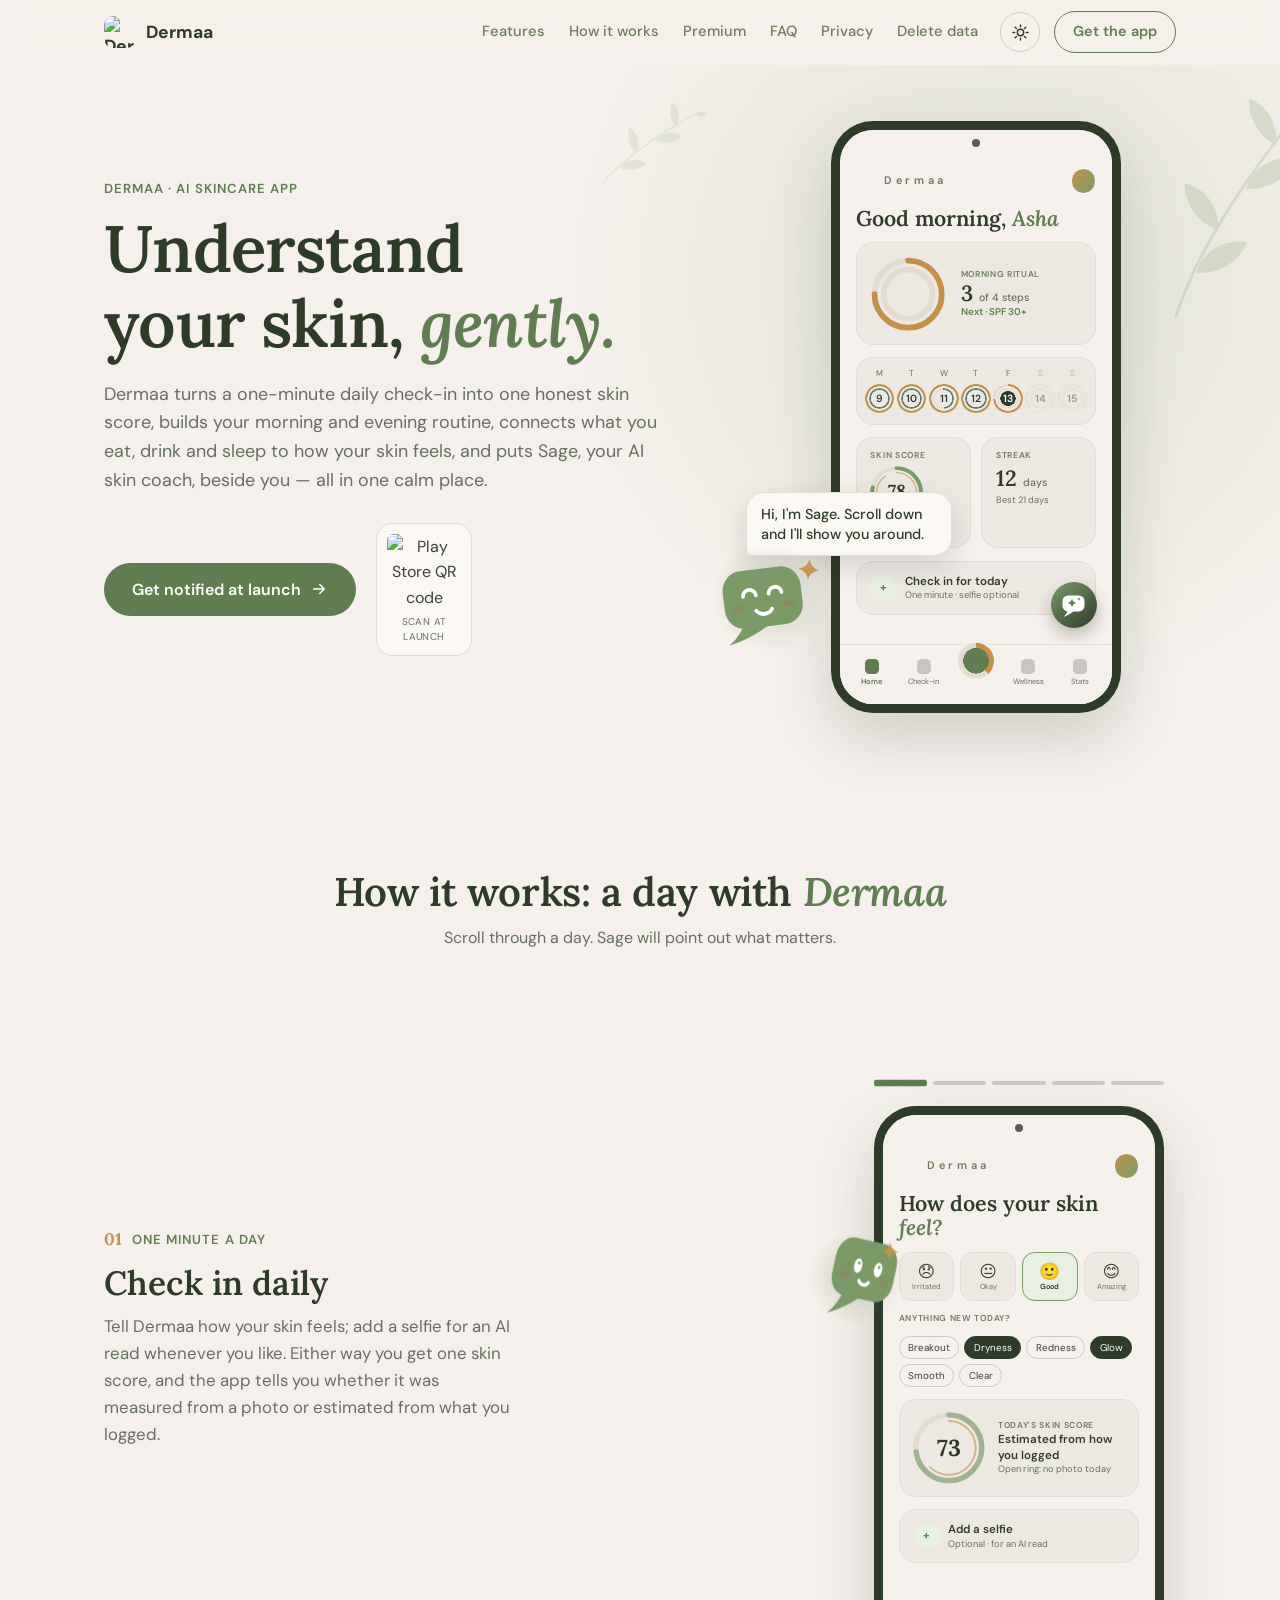
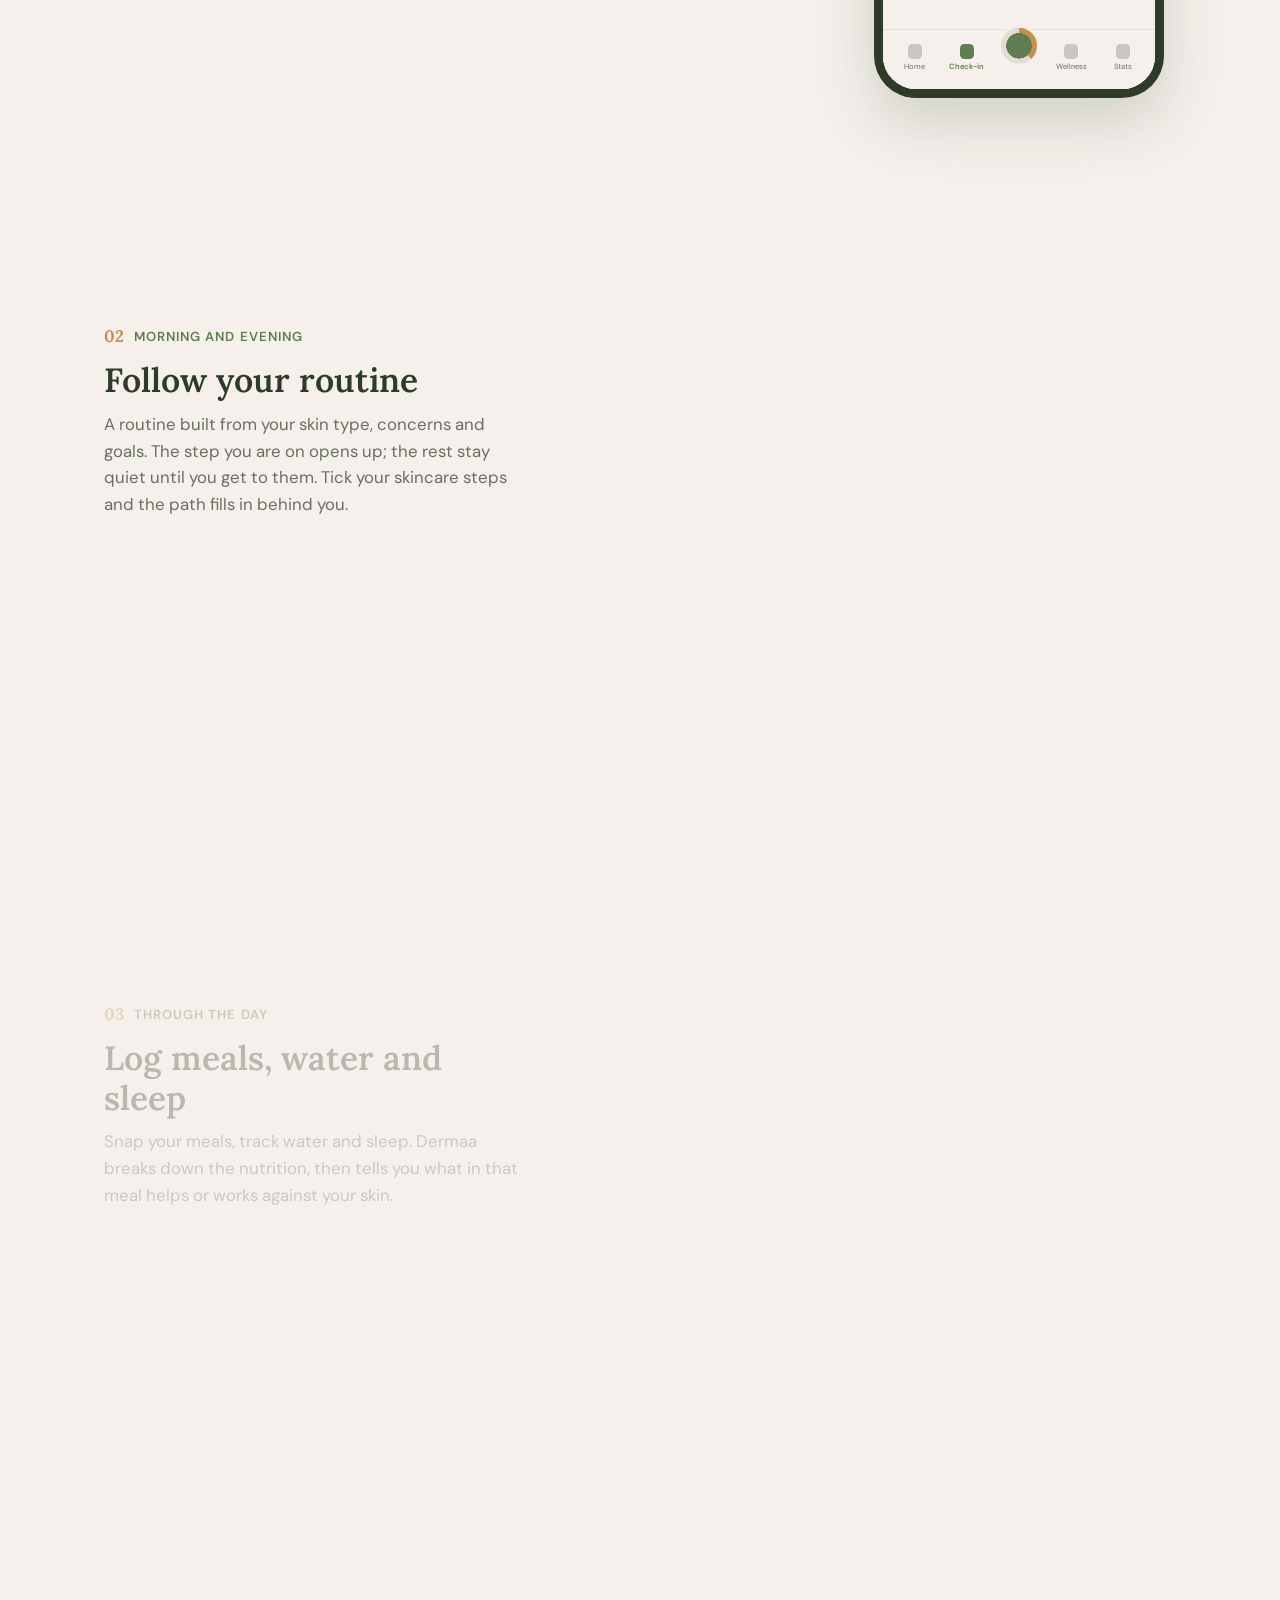
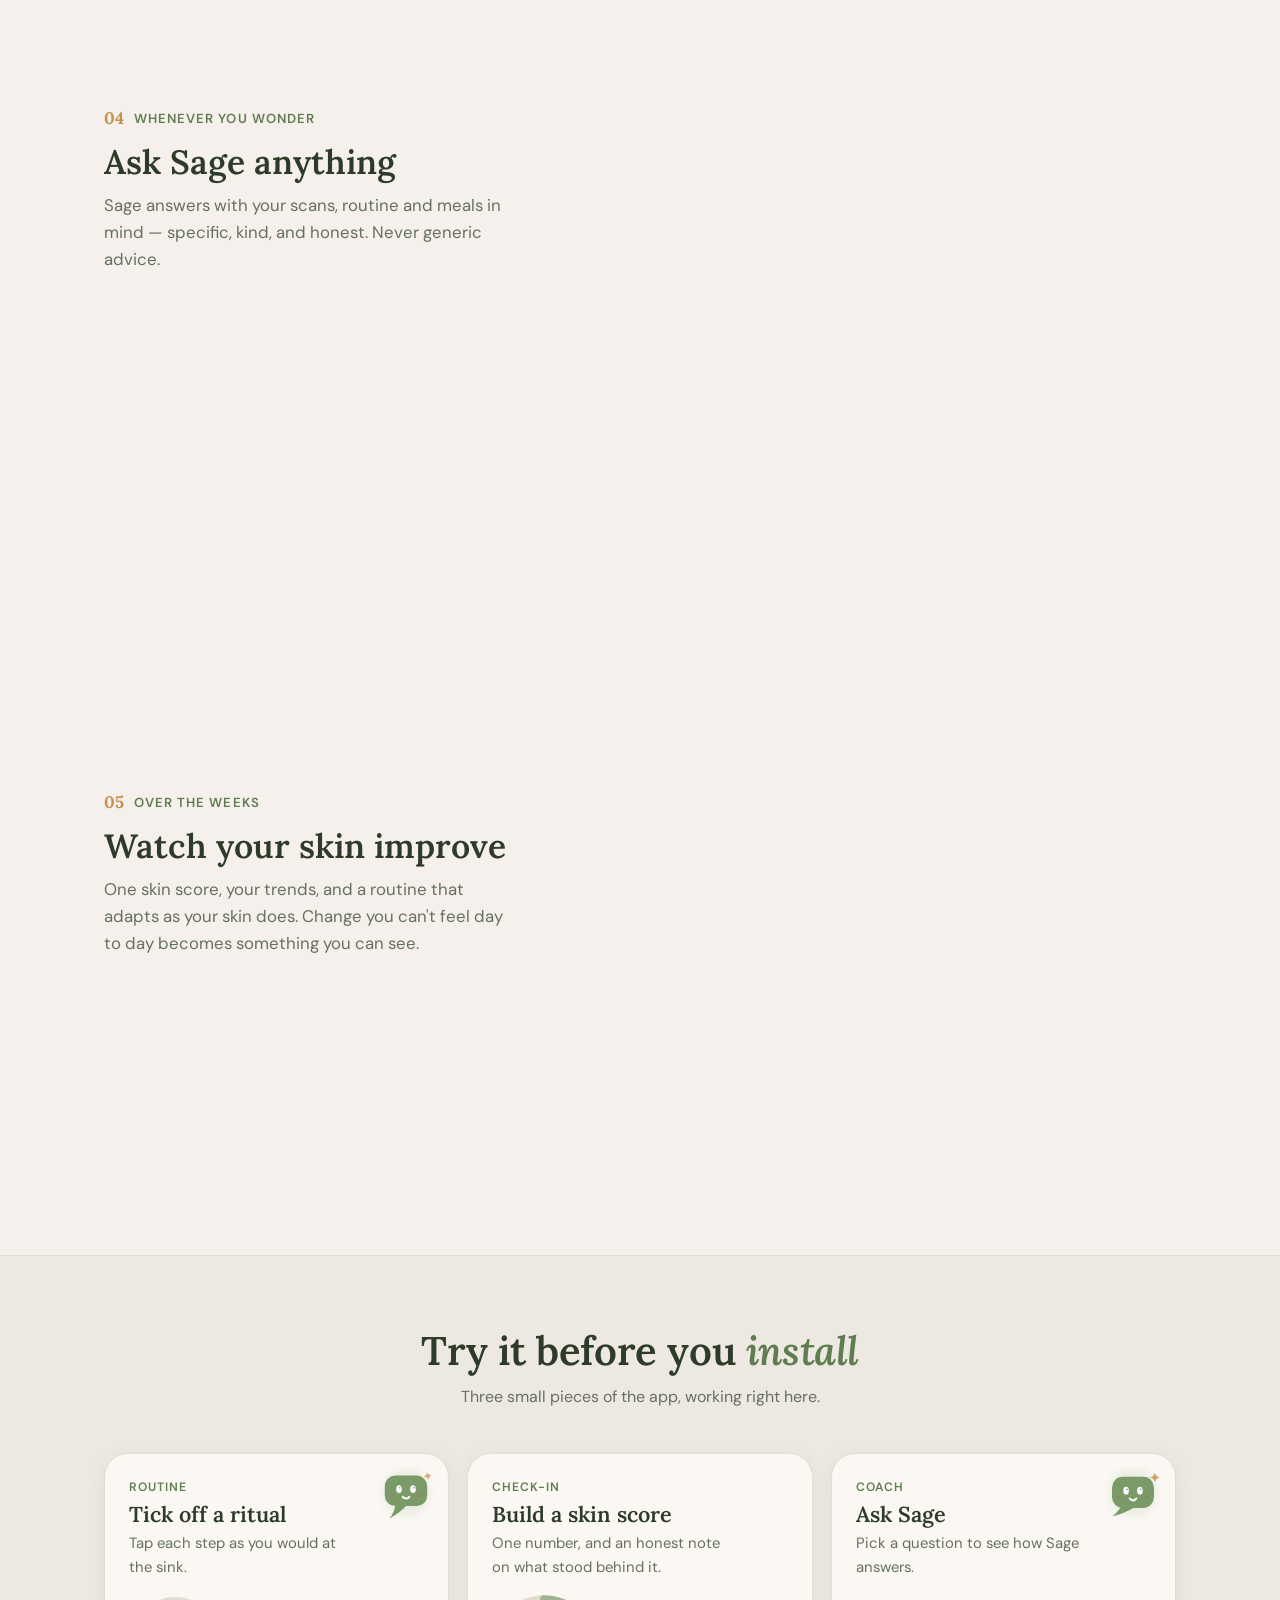
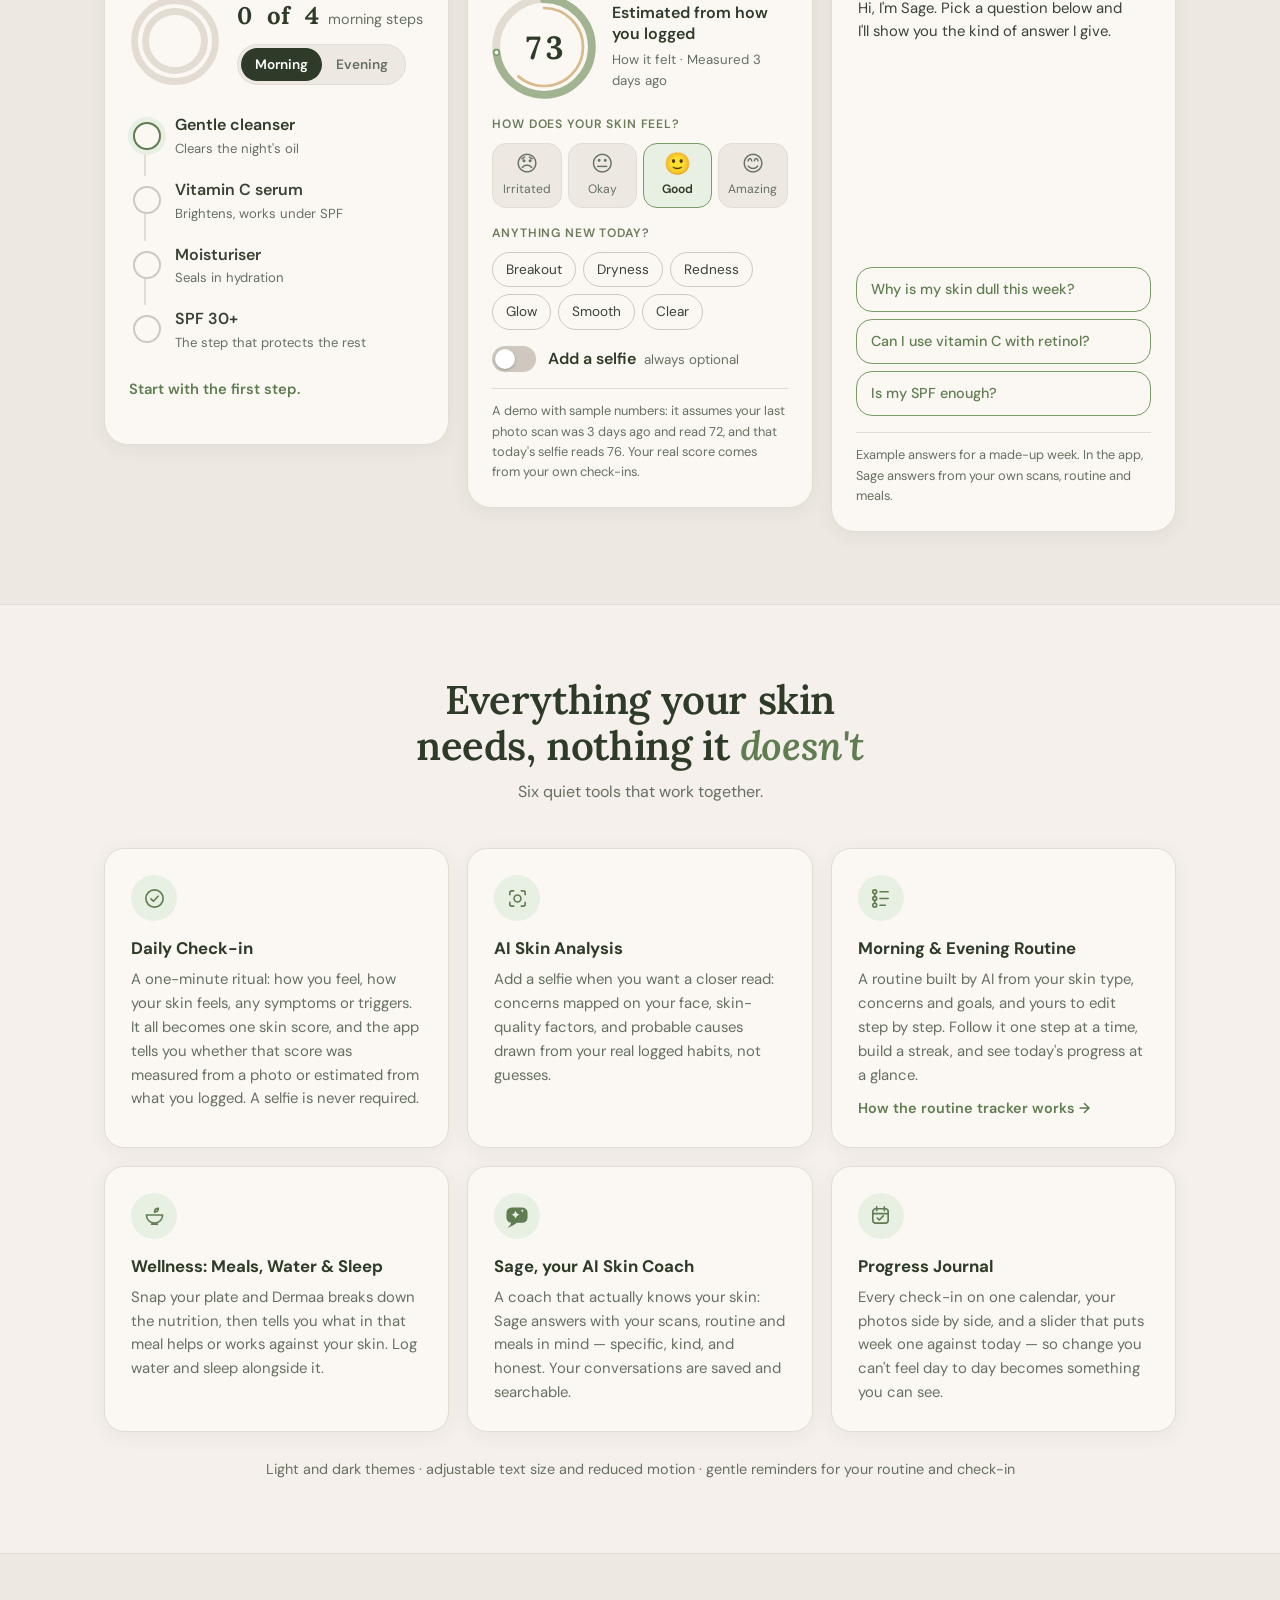
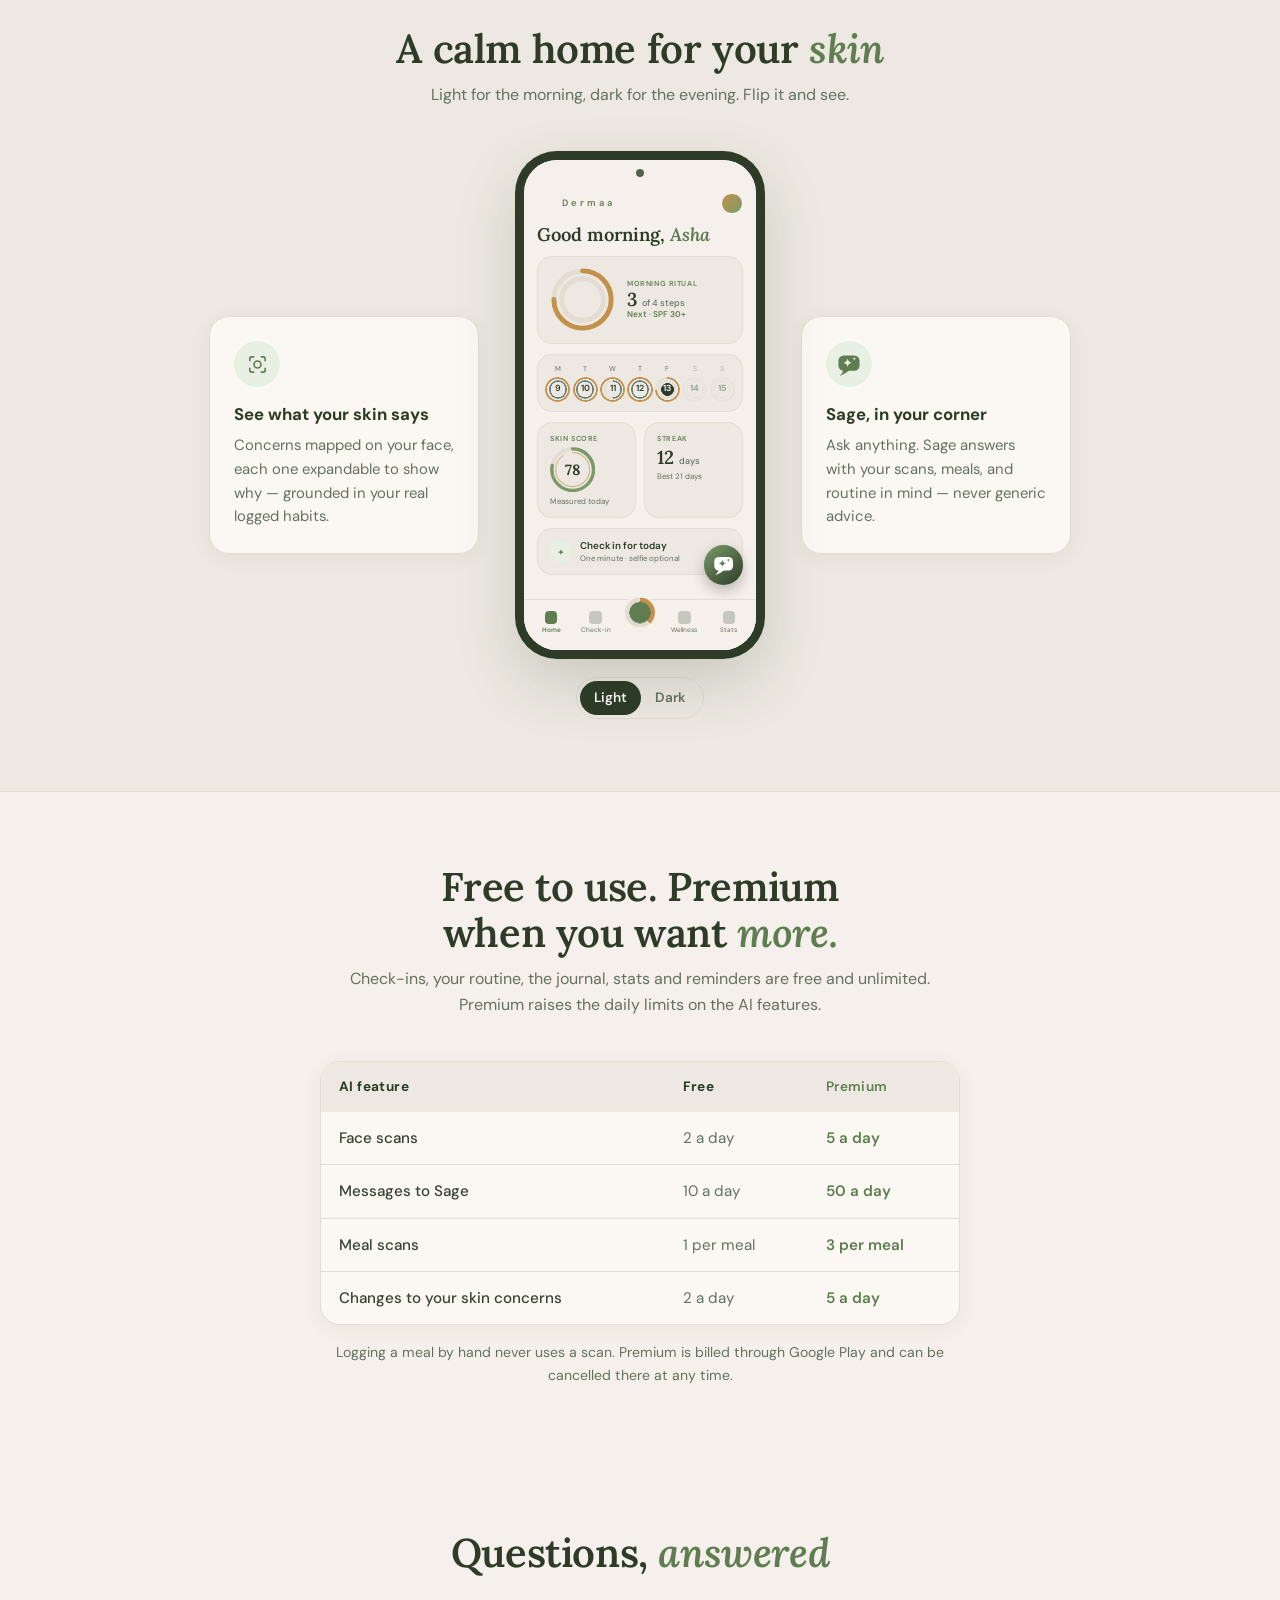
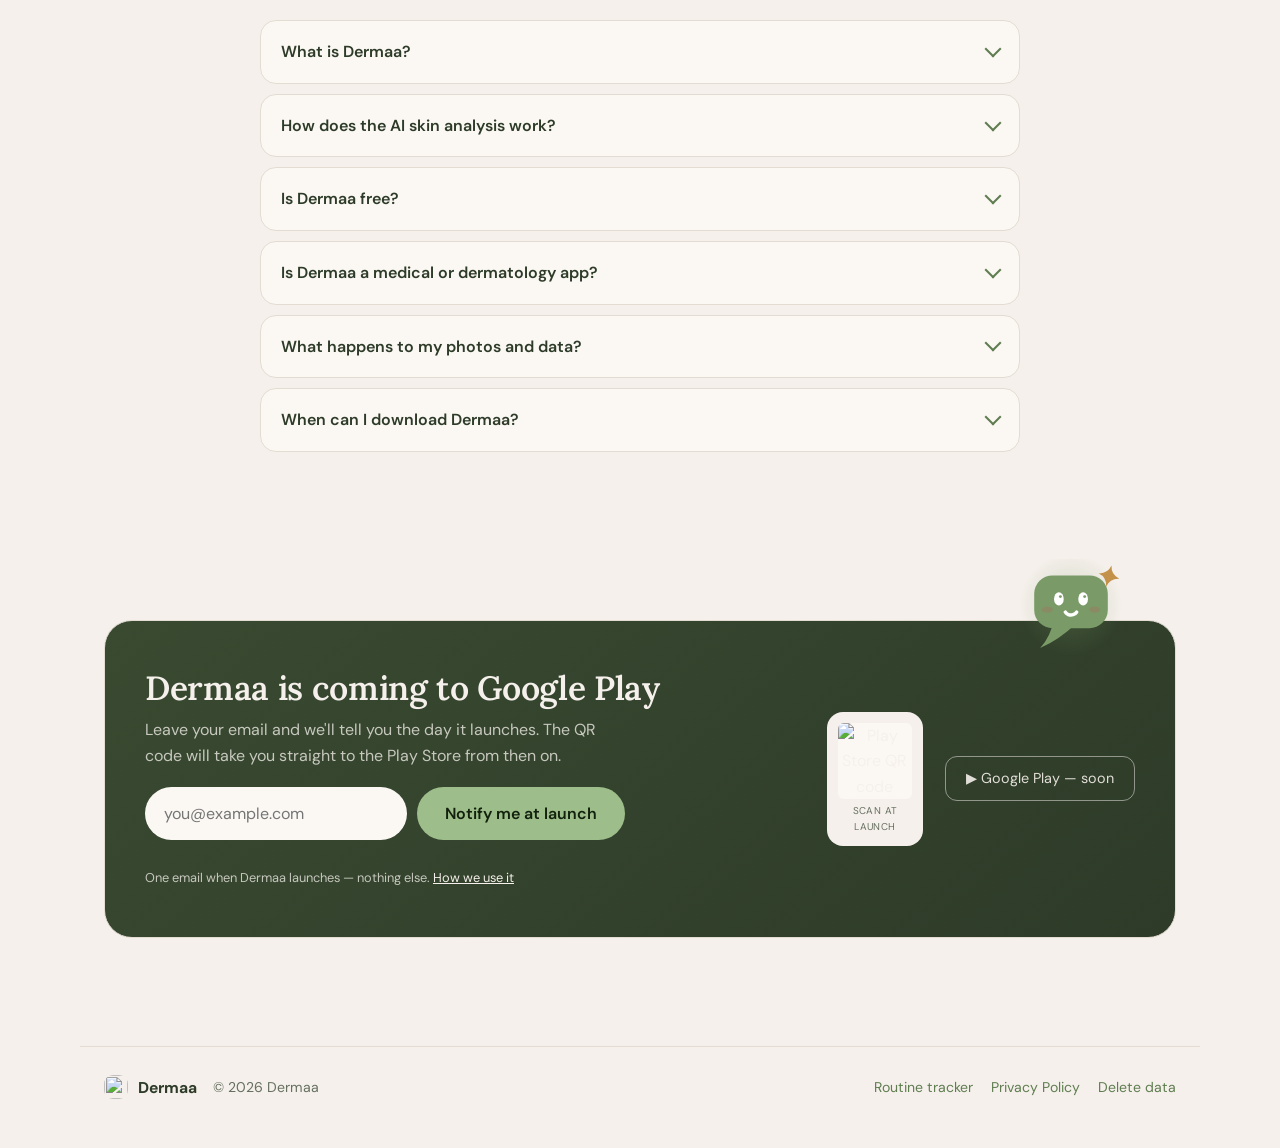
==== commit fe78555a: "Prepare for Cloudflare Pages: extensionless canonical URLs, stable analytics paths Cloudflare Pages " ====
--- a/index.html
+++ b/index.html
@@ -693,7 +693,7 @@
       </div>
     </div>
   </footer>
-  <script src="assets/track.js?v=2" defer></script>
+  <script src="assets/track.js?v=3" defer></script>
   <script src="assets/site.js?v=1" defer></script>
   <script src="assets/sage.js?v=1" defer></script>
   <script src="assets/home.js?v=1" defer></script>
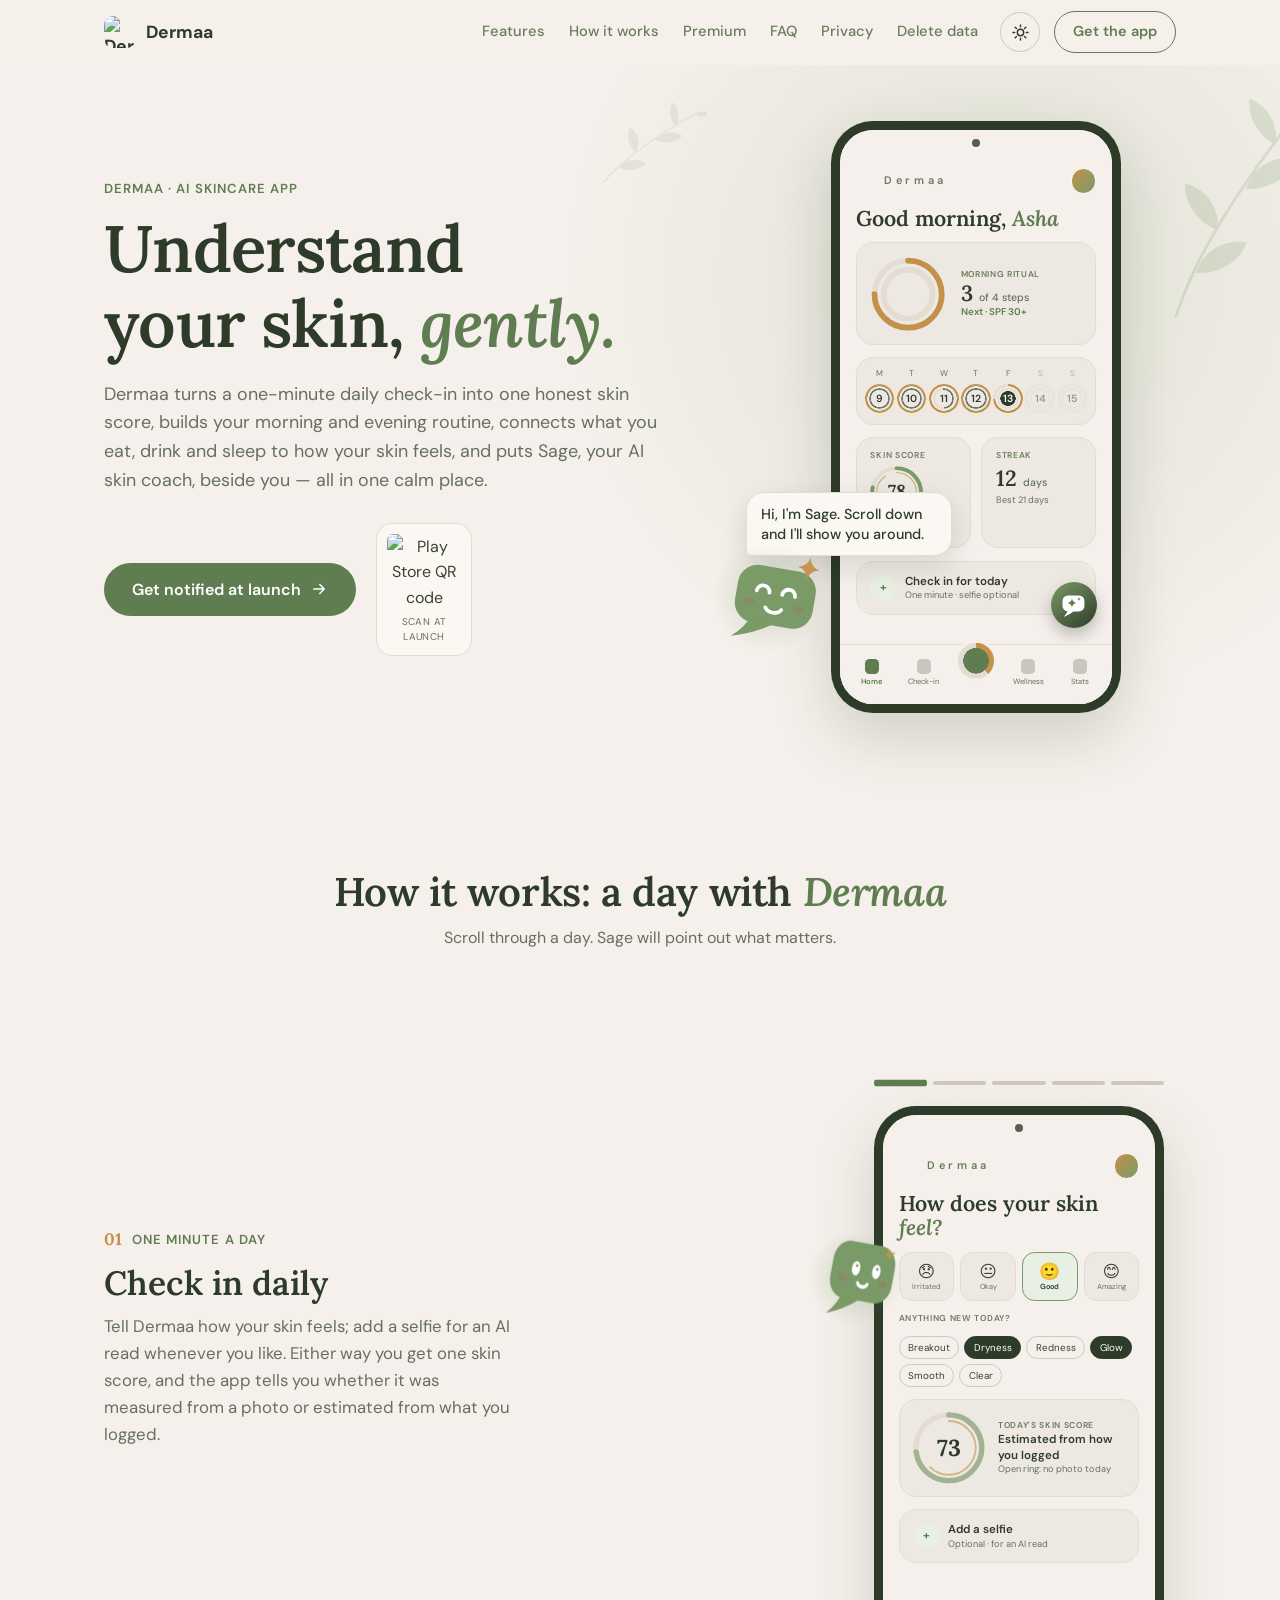
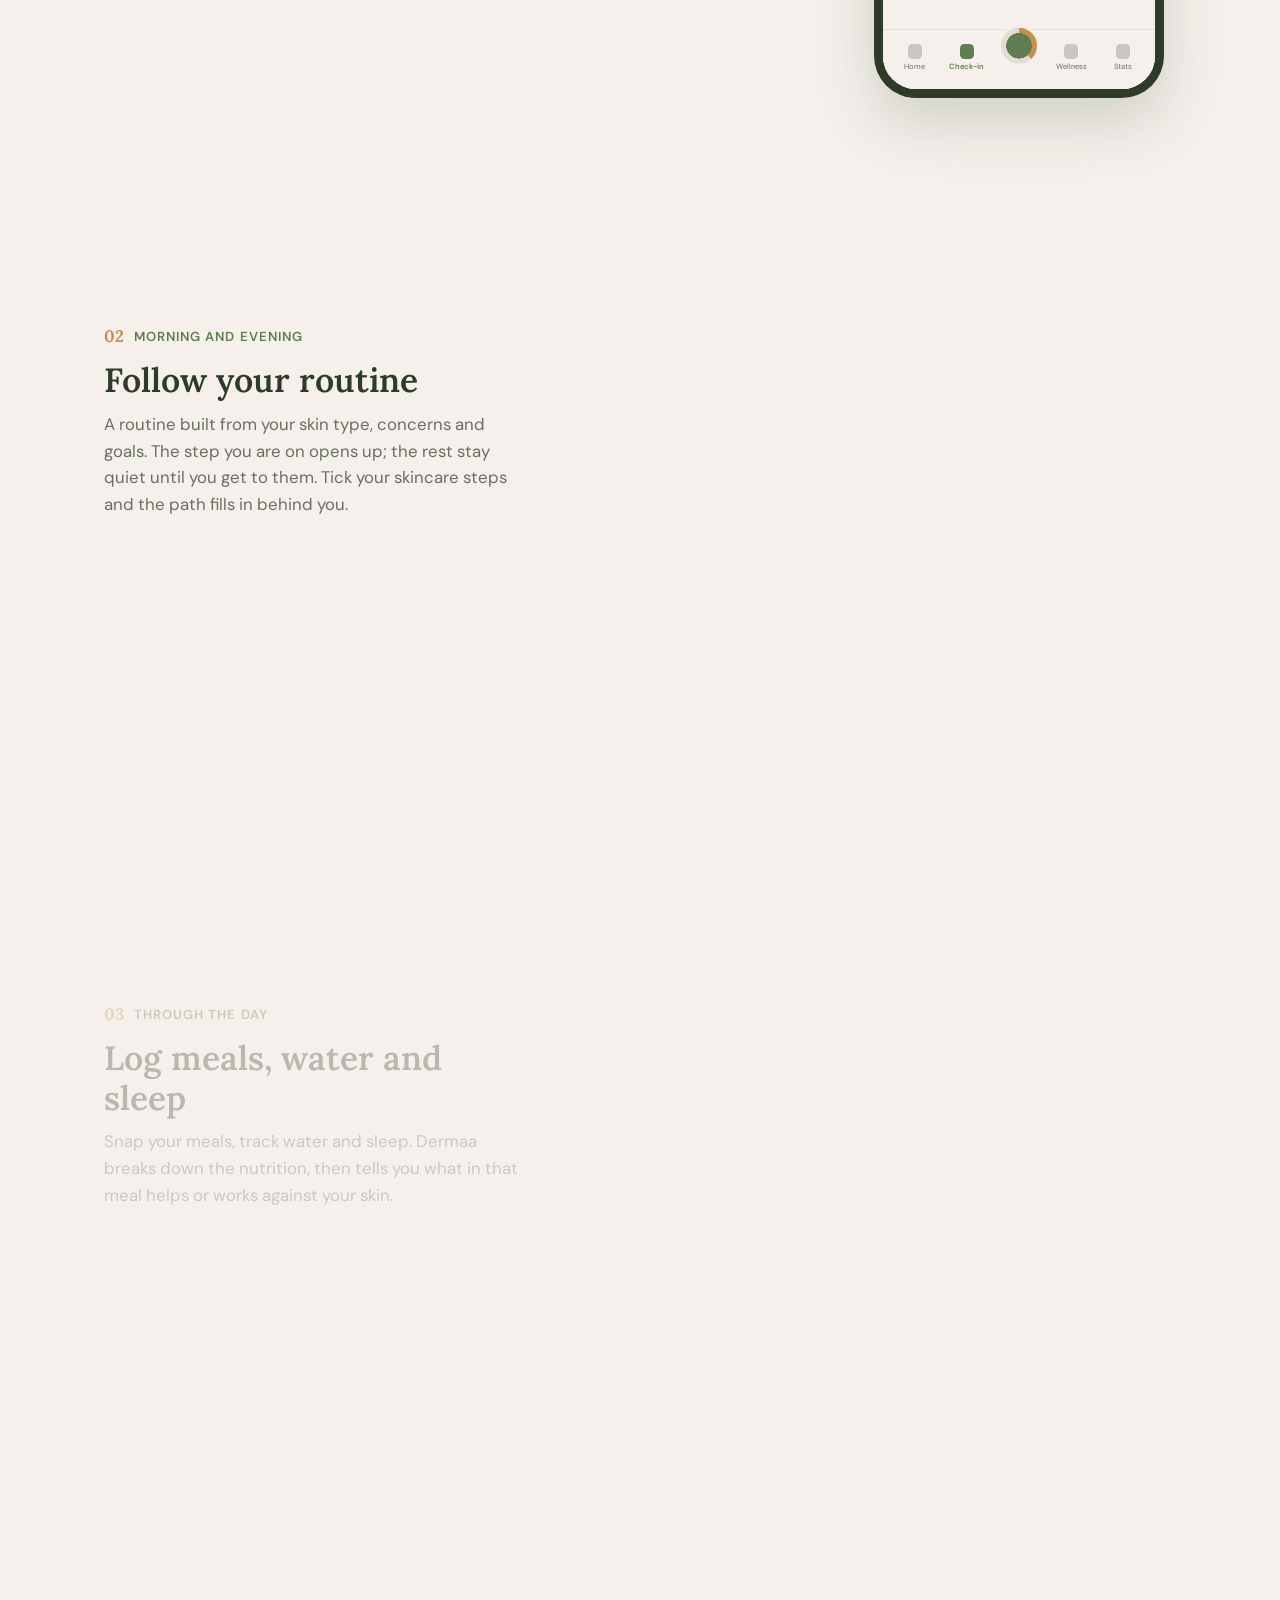
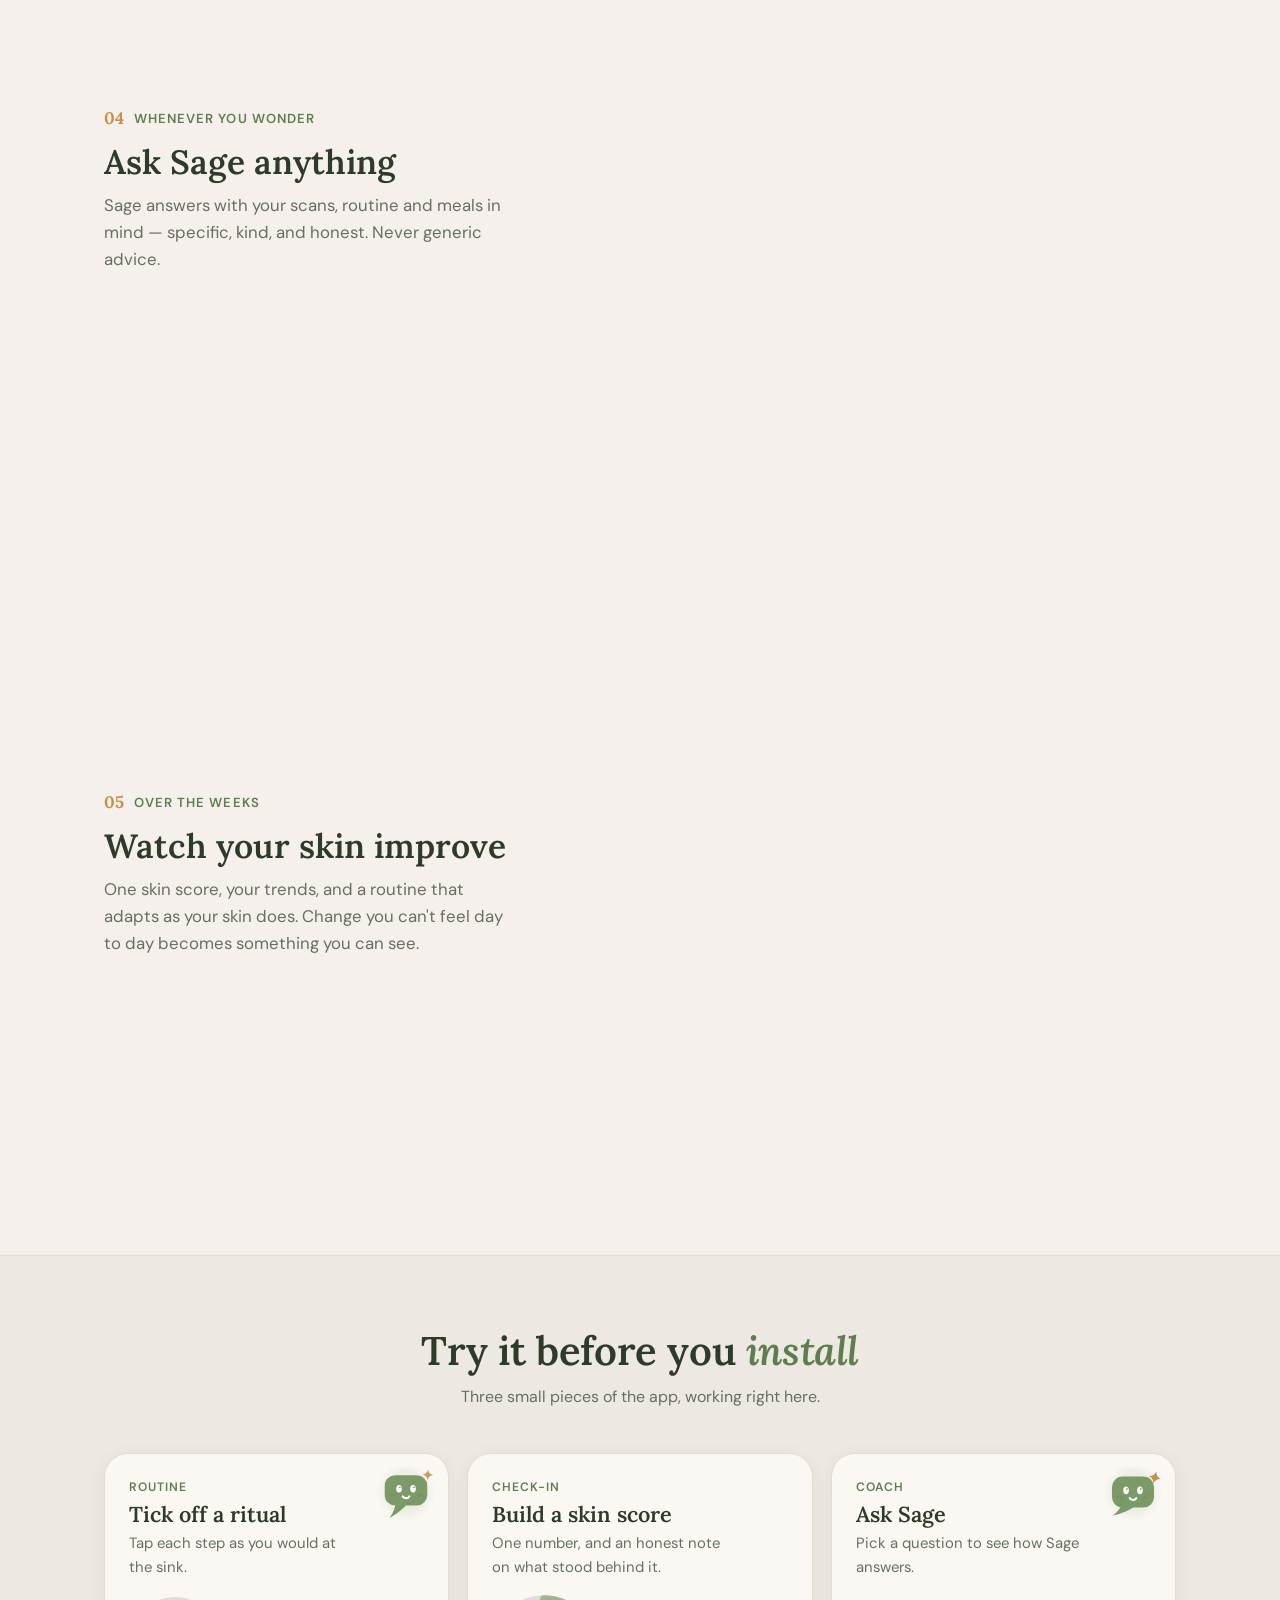
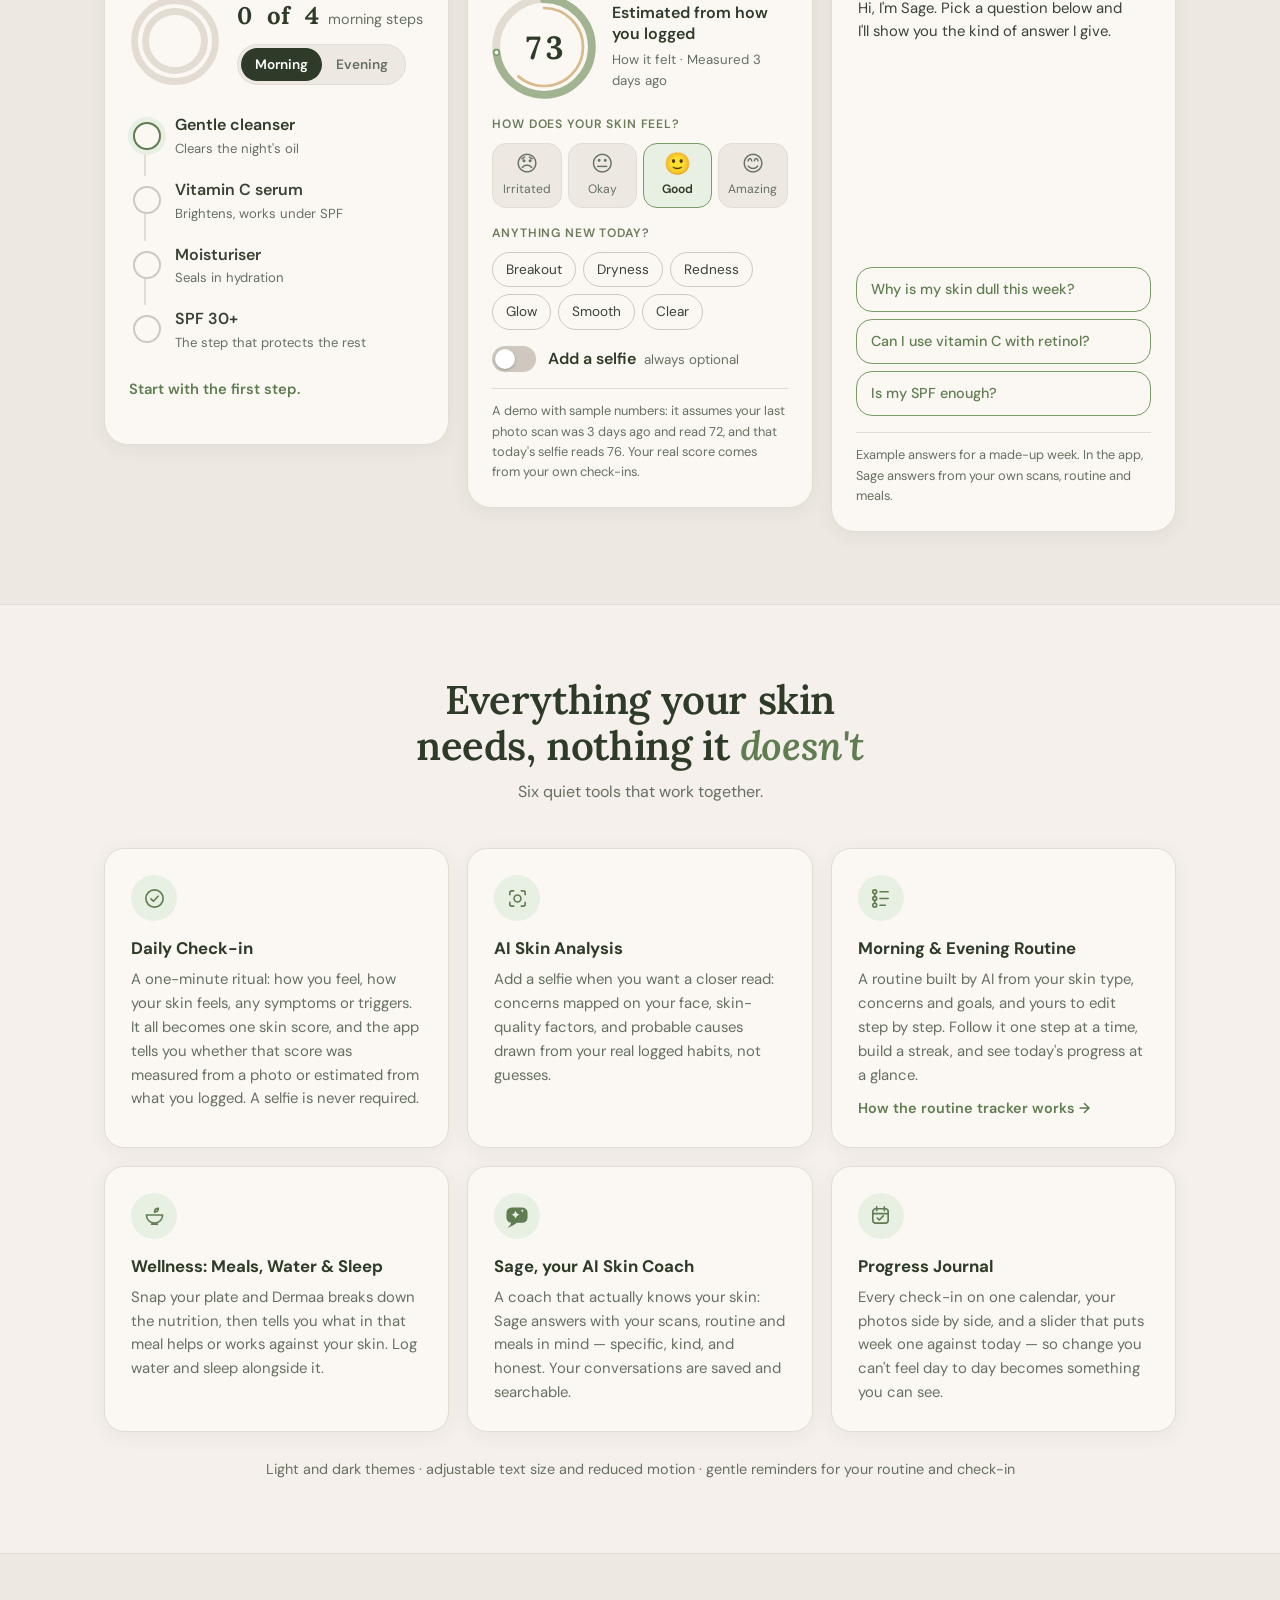
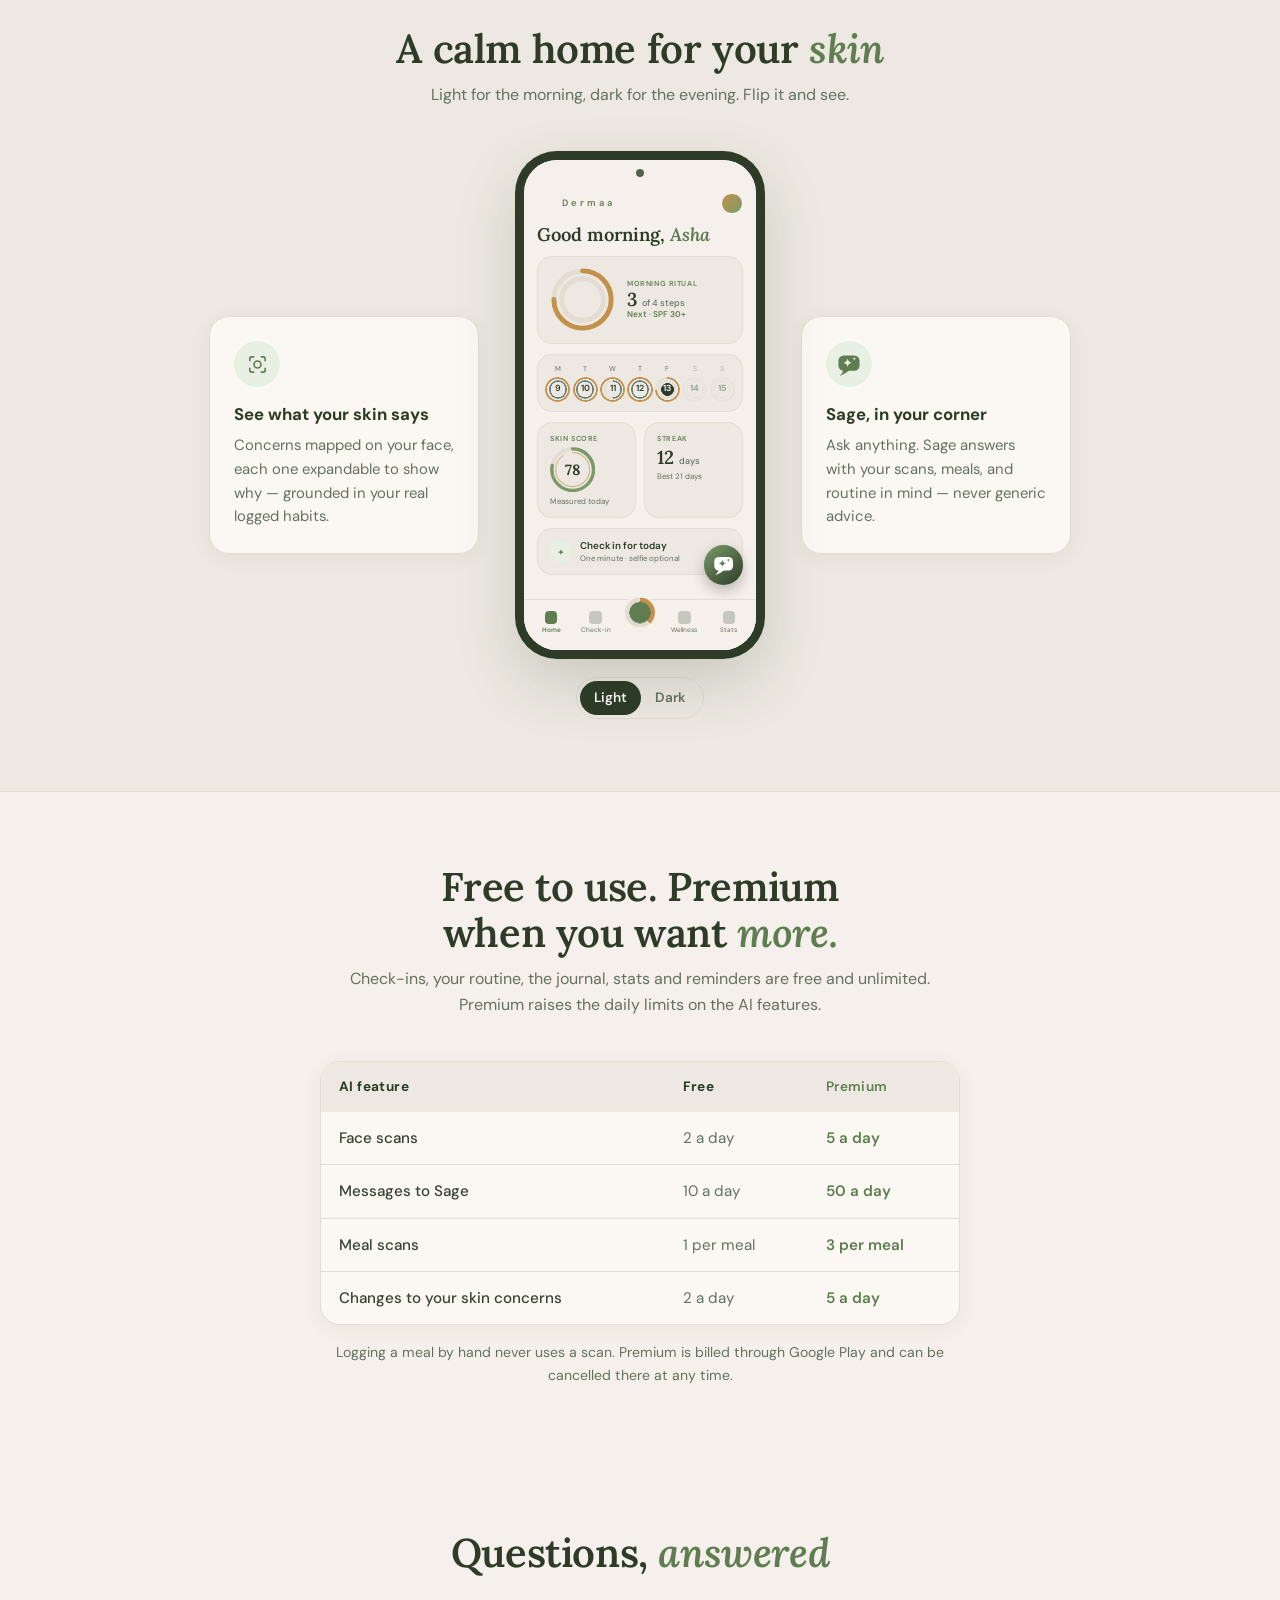
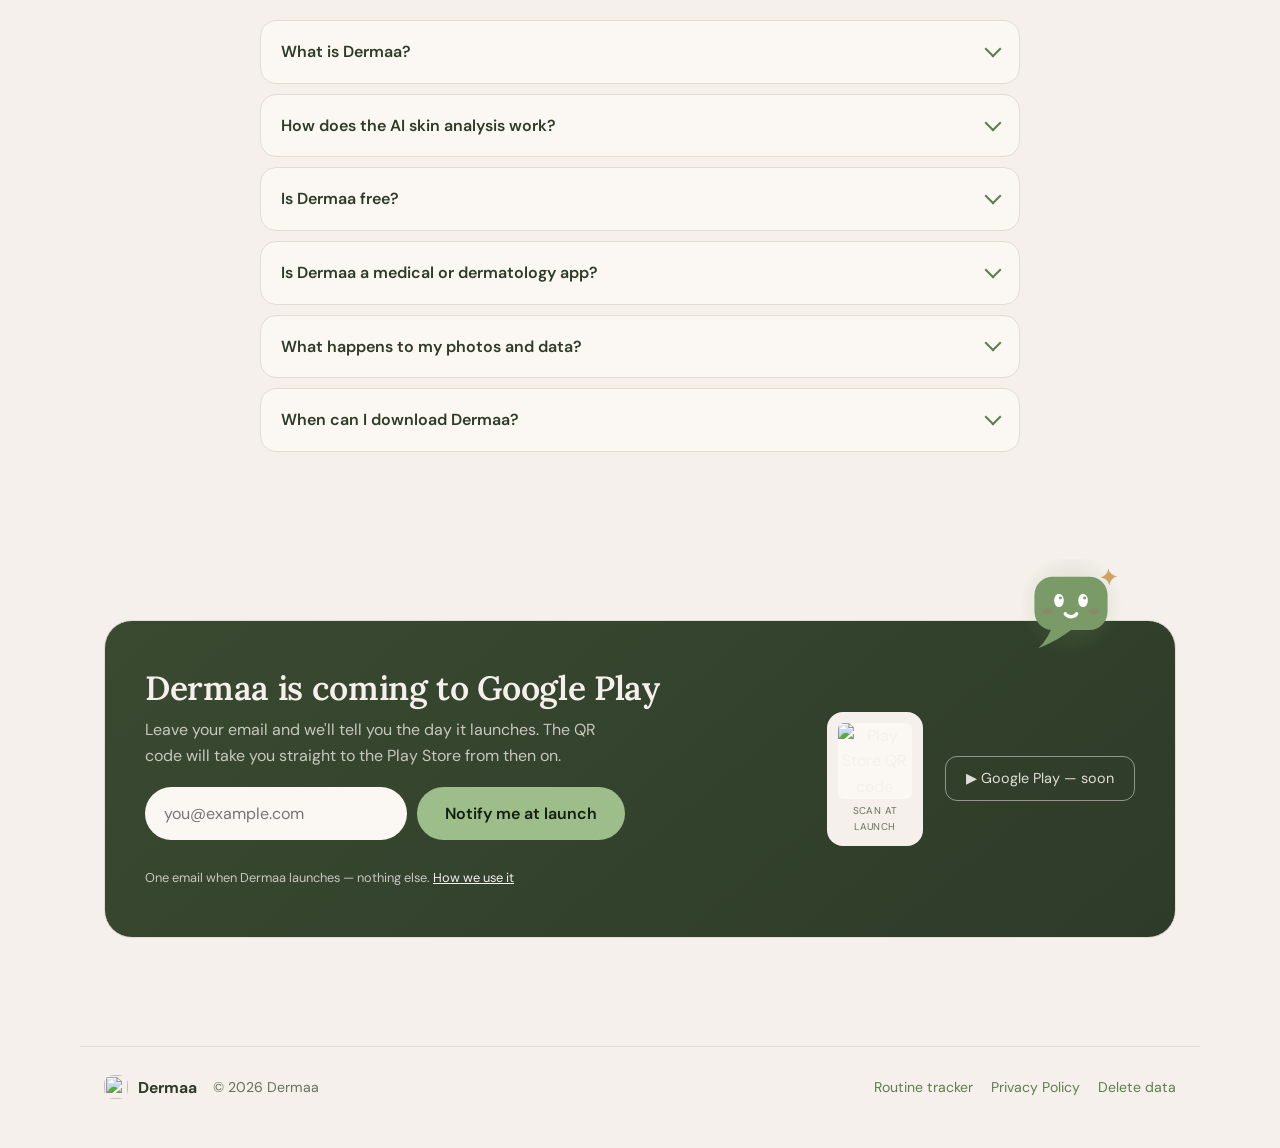
==== commit e7b18ff9: "Add the launch-offer page: "Will you join Dermaa?" with a runaway No A campaign page for social post" ====
--- a/index.html
+++ b/index.html
@@ -693,7 +693,7 @@
       </div>
     </div>
   </footer>
-  <script src="assets/track.js?v=3" defer></script>
+  <script src="assets/track.js?v=4" defer></script>
   <script src="assets/site.js?v=1" defer></script>
   <script src="assets/sage.js?v=1" defer></script>
   <script src="assets/home.js?v=1" defer></script>
